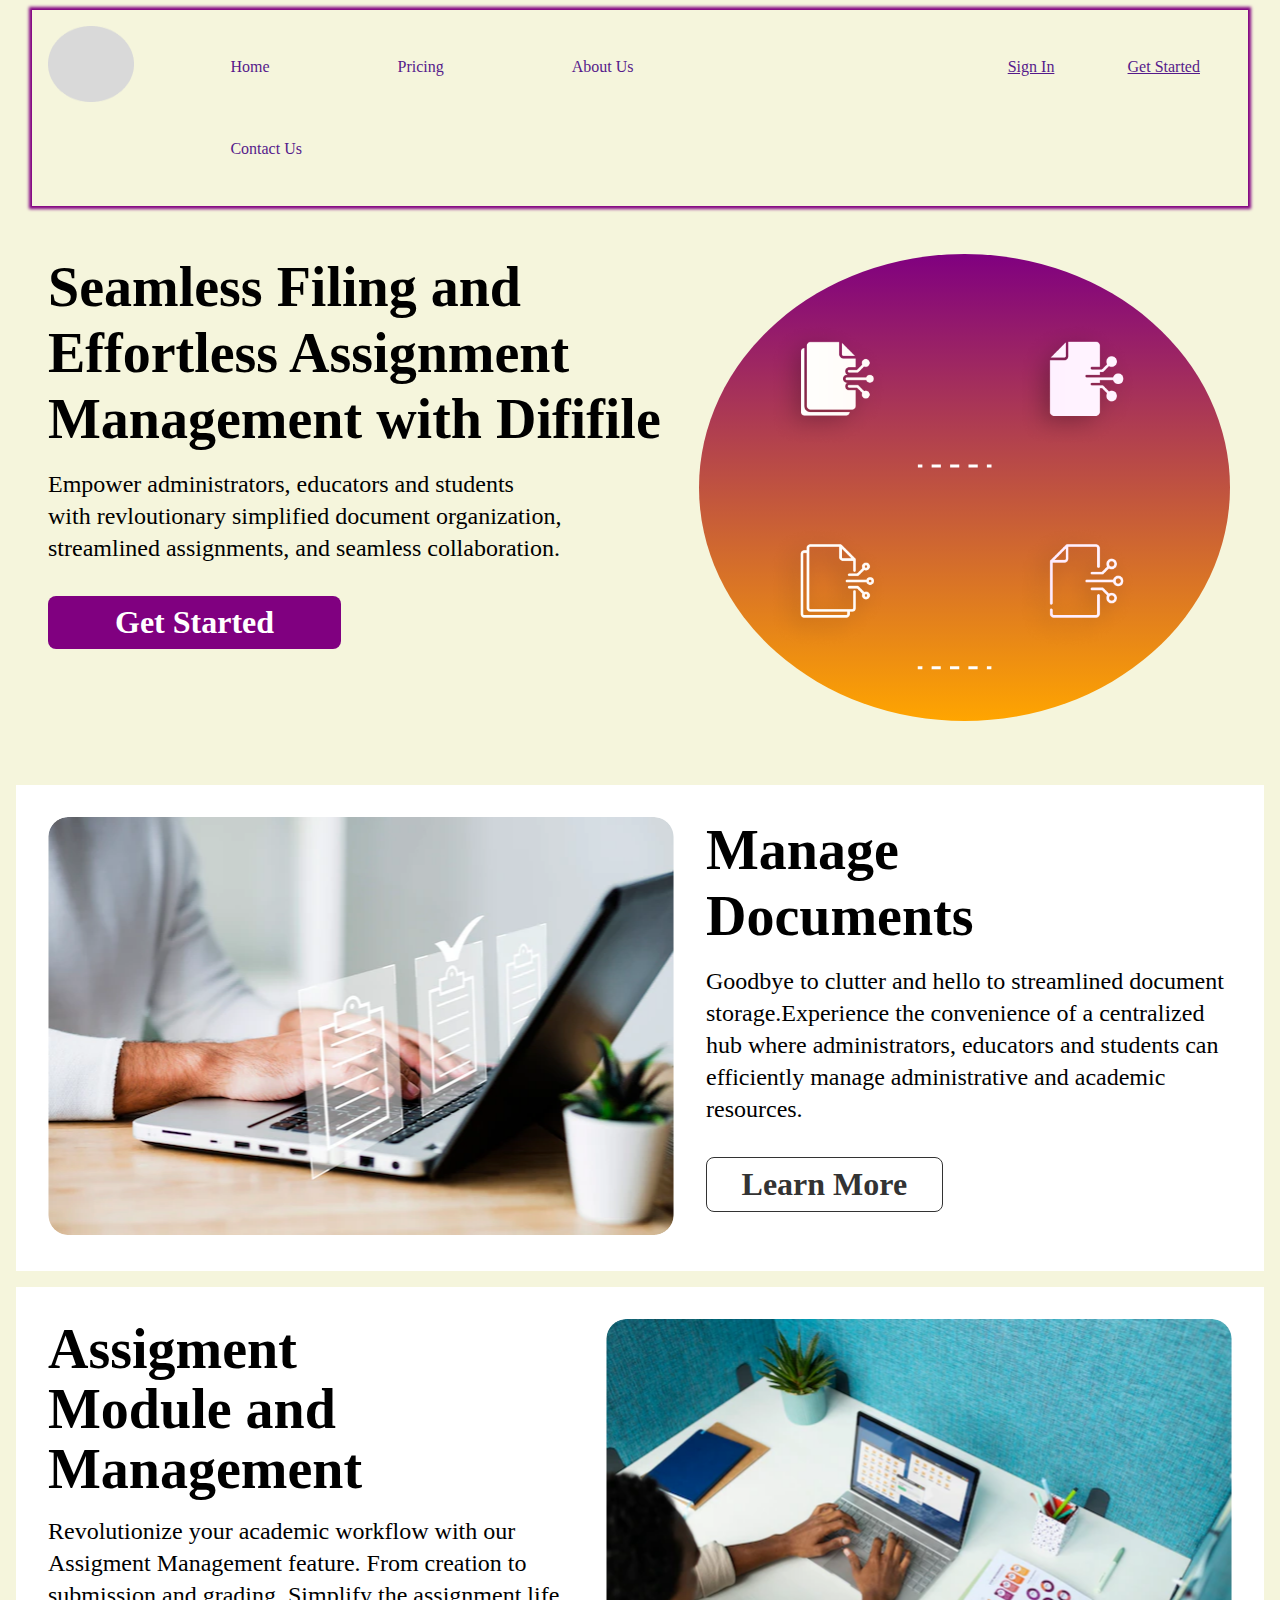
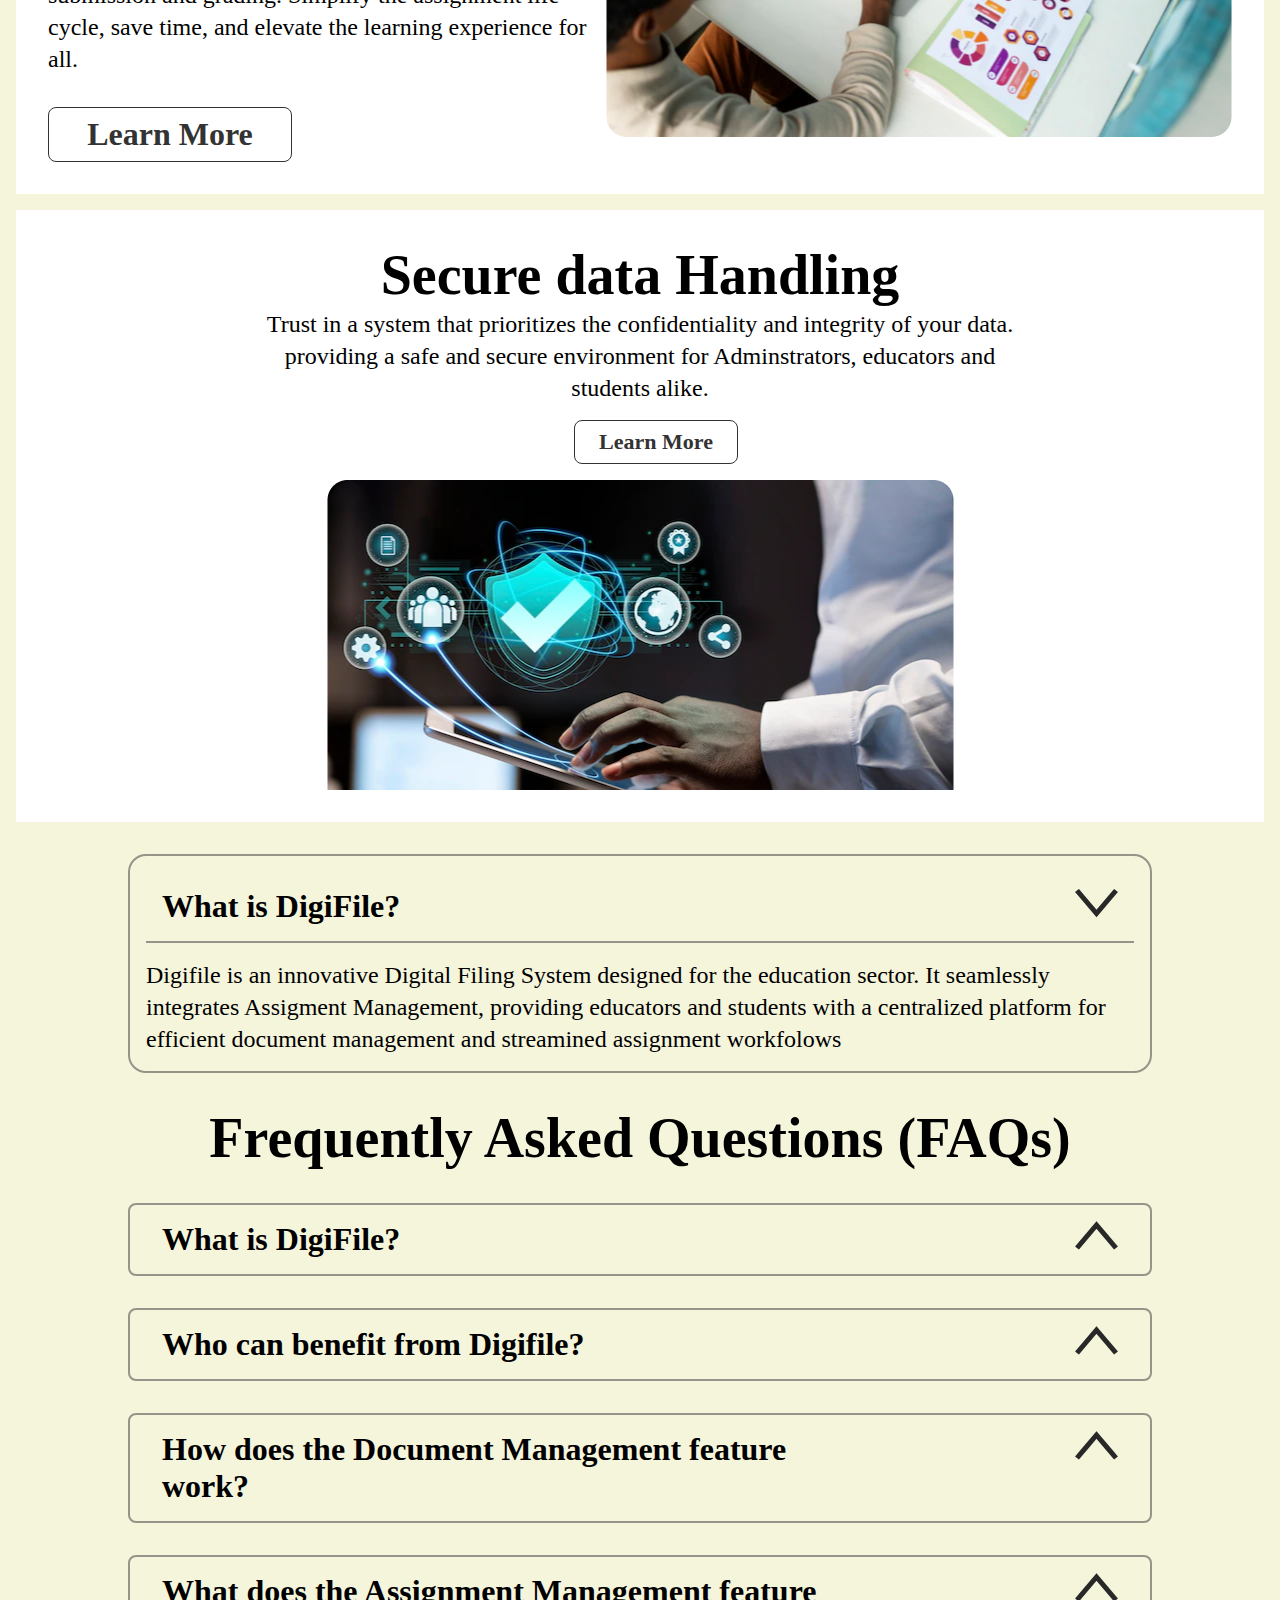
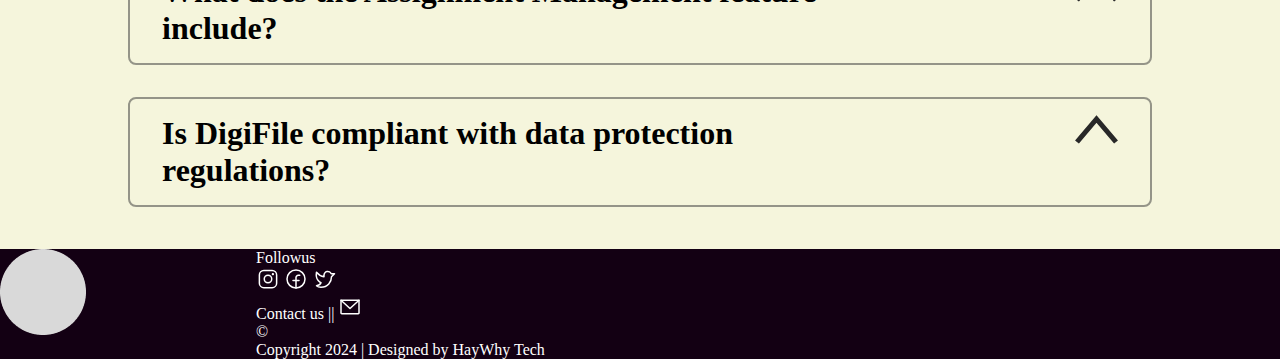
==== index.html @ bec1cda6 "Add files via upload" ====
<!DOCTYPE html>
<html lang="en">
<head>
    <meta charset="UTF-8">
    <meta name="viewport" content="width=device-width, initial-scale=1.0">
    <link rel="stylesheet" href="css/index.css">
    <title>DigiFile || Index</title>
</head>
<body>
    <div class="container">
        <div class="navbar">
            <div class="nav-logo">
                <img src="img/Ellipse.png" alt="">
            </div>
                <div class="page-list">
                    <ul>
                        <li><a href="">Home</a></li>
                        <li><a href="">Pricing</a></li>
                        <li><a href="">About Us</a></li>
                        <li><a href="">Contact Us</a></li>
                    </ul>
                </div>
            <div class="signing">
                <a href="">Sign In</a>
                    <a href="">Get Started</a>
                </ul>
            </div>
        </div>
        <div class="digifile">
            <div class="seamless-title">
                <h1>Seamless Filing and <br>
                    Effortless Assignment <br>
                    Management with Dififile
                </h1>
                <p>
                    Empower administrators, educators and students <br>
                    with revloutionary simplified document organization, <br>
                    streamlined assignments, and seamless collaboration.
                </p>
                <a href="sign-up.html"><button>Get Started</button></a>
            </div>
            <div class="seamless-icon">
                <div class="file-icon">
                    <img class="filecon" src="img/document_9719362.png" alt="">
                    <img src="img/Line 1.png" alt="">
                    <img class="filecon" src="img/file_9635921.png" alt="">
                    <img class="filecon" src="img/document_9719032.png" alt="">
                    <img src="img/Line 2.png" alt="">
                    <img class="filecon" src="img/file_9635936.png" alt="">
                </div>
            </div>
        </div>
        <div class="management">
            <div class="manage-illustration">
                <img src="img/standard-quality-control-concept-m_23-2150041854 1.png" alt="">
            </div>

            <div class="management-documents">
                <h1>
                    Manage <br>
                    Documents
                </h1>
                <p>
                    Goodbye to clutter and hello to streamlined
                    document storage.Experience the convenience
                    of a centralized hub where administrators,
                    educators and students can efficiently manage
                    administrative and academic resources.
                </p>
                <a href="sign-up.html"><button>Learn More</button></a>
            </div>
        </div>
        <div class="assignment-module">
            <div class="module-management">
                <h1>Assigment <br>
                    Module and <br>
                    Management
                </h1>
                <p>Revolutionize your academic workflow with our
                    Assigment Management feature. From creation
                    to submission and grading. Simplify the 
                    assignment life cycle, save time, and elevate
                    the learning experience for all.
                </p>
                <a href="sign-up.html"><button>Learn More</button></a>
            </div>
            <div class="module-illustration">
                <img src="img/high-angle-woman-working-laptop_23-2149908209 1.png" alt="">
            </div>
        </div>
        <div class="secure-data">
            <div class="data-handling">
                <h1>Secure data Handling</h1>
                <p>
                    Trust in a system that prioritizes the confidentiality and integrity of your data. </p>
                    <p>providing a safe and secure environment for Adminstrators, educators and </p>
                    <p>students alike.</p>
                    <a href="sign-up.html"><button>Learn More</button></a>
                <img src="img/standard-quality-control-collage-concept_23-2149595831 1.png" alt="">
            </div>
        </div>
        <div class="dgfile">
            <div class="what-digifile">
                <div>
                <h1>What is DigiFile?</h1>
            </div>
                <div>
                <svg width="43" height="30" viewBox="0 0 43 30" fill="none" xmlns="http://www.w3.org/2000/svg">
<path d="M2 2.5L21.5 25.5L41 2.5" stroke="#333333" stroke-width="5"/>
<path d="M2 2.5L21.5 25.5L41 2.5" stroke="black" stroke-opacity="0.2" stroke-width="5"/>
</svg>
</div>
            </div>
            <p>
                Digifile is an innovative Digital Filing System designed for the education sector. It seamlessly integrates
                Assigment Management, providing educators and students with a centralized platform for efficient document
                management and streamined assignment workfolows
            </p>
        </div>
        <div class="frequent-questions">
            <h1 class="faq-title">Frequently Asked Questions (FAQs)</h1>
            <div class="faq">
                <div class="faq-questions digifile-definition">
                    <div class="faq-tag">
                        <h1>What is DigiFile?</h1> 
                    </div>
                    <div class="faq-svg">
                        <svg width="43" height="29" viewBox="0 0 43 29" fill="none" xmlns="http://www.w3.org/2000/svg">
                            <path d="M41 27L21.5 4L2 27" stroke="#333333" stroke-width="5"/>
                            <path d="M41 27L21.5 4L2 27" stroke="black" stroke-opacity="0.2" stroke-width="5"/>
                        </svg>
                    </div>
                </div>
                <div class="faq-answer">
                    Lorem ipsum dolor, sit amet consectetur adipisicing elit. Maiores praesentium et quidem. Animi dolorem ea molestias voluptate, assumenda sit voluptates magni! Autem soluta, omnis suscipit qui perferendis beatae molestias vel.
                </div>
            </div>
            <div class="faq">
                <div class="faq-questions digifile-definition">
                    <div class="faq-tag">
                        <h1>Who can benefit from Digifile?</h1> 
                    </div>
                    <div class="faq-svg">
                        <svg width="43" height="29" viewBox="0 0 43 29" fill="none" xmlns="http://www.w3.org/2000/svg">
                            <path d="M41 27L21.5 4L2 27" stroke="#333333" stroke-width="5"/>
                            <path d="M41 27L21.5 4L2 27" stroke="black" stroke-opacity="0.2" stroke-width="5"/>
                        </svg>
                    </div>
                </div>
                <div class="faq-answer">
                    Lorem ipsum dolor, sit amet consectetur adipisicing elit. Maiores praesentium et quidem. Animi dolorem ea molestias voluptate, assumenda sit voluptates magni! Autem soluta, omnis suscipit qui perferendis beatae molestias vel.
                </div>
            </div>
            <div class="faq">
                <div class="faq-questions digifile-definition">
                    <div class="faq-tag">
                        <h1>How does the Document Management feature work?</h1> 
                    </div>
                    <div class="faq-svg">
                        <svg width="43" height="29" viewBox="0 0 43 29" fill="none" xmlns="http://www.w3.org/2000/svg">
                            <path d="M41 27L21.5 4L2 27" stroke="#333333" stroke-width="5"/>
                            <path d="M41 27L21.5 4L2 27" stroke="black" stroke-opacity="0.2" stroke-width="5"/>
                        </svg>
                    </div>
                </div>
                <div class="faq-answer">
                    Lorem ipsum dolor, sit amet consectetur adipisicing elit. Maiores praesentium et quidem. Animi dolorem ea molestias voluptate, assumenda sit voluptates magni! Autem soluta, omnis suscipit qui perferendis beatae molestias vel.
                </div>
            </div>
            <div class="faq">
                <div class="faq-questions digifile-definition">
                    <div class="faq-tag">
                        <h1>What does the Assignment Management feature include?</h1> 
                    </div>
                    <div class="faq-svg">
                        <svg width="43" height="29" viewBox="0 0 43 29" fill="none" xmlns="http://www.w3.org/2000/svg">
                            <path d="M41 27L21.5 4L2 27" stroke="#333333" stroke-width="5"/>
                            <path d="M41 27L21.5 4L2 27" stroke="black" stroke-opacity="0.2" stroke-width="5"/>
                        </svg>
                    </div>
                </div>
                <div class="faq-answer">
                    Lorem ipsum dolor, sit amet consectetur adipisicing elit. Maiores praesentium et quidem. Animi dolorem ea molestias voluptate, assumenda sit voluptates magni! Autem soluta, omnis suscipit qui perferendis beatae molestias vel.
                </div>
            </div>
            <div class="faq">
                <div class="faq-questions digifile-definition">
                    <div class="faq-tag">
                        <h1>Is DigiFile compliant with data protection regulations?</h1> 
                    </div>
                    <div class="faq-svg">
                        <svg width="43" height="29" viewBox="0 0 43 29" fill="none" xmlns="http://www.w3.org/2000/svg">
                            <path d="M41 27L21.5 4L2 27" stroke="#333333" stroke-width="5"/>
                            <path d="M41 27L21.5 4L2 27" stroke="black" stroke-opacity="0.2" stroke-width="5"/>
                        </svg>
                    </div>
                </div>
                <div class="faq-answer">
                    Lorem ipsum dolor, sit amet consectetur adipisicing elit. Maiores praesentium et quidem. Animi dolorem ea molestias voluptate, assumenda sit voluptates magni! Autem soluta, omnis suscipit qui perferendis beatae molestias vel.
                </div>
            </div>
            
        </div>

    </div>
    <footer>
        <div class="dg-footer">
            <div class="digifile-footer-logo">
                <img src="img/Ellipse.png" alt="">
            </div>
            <div class="dgsocial-media">
                <div class="media-follower">
                    <p>Followus </p>
                    <svg width="24" height="24" viewBox="0 0 24 24" fill="none" xmlns="http://www.w3.org/2000/svg">
                        <path d="M12 15.75C14.0711 15.75 15.75 14.0711 15.75 12C15.75 9.92893 14.0711 8.25 12 8.25C9.92893 8.25 8.25 9.92893 8.25 12C8.25 14.0711 9.92893 15.75 12 15.75Z" stroke="white" stroke-width="1.5" stroke-miterlimit="10"/>
                        <path d="M16.125 3.375H7.875C5.38972 3.375 3.375 5.38972 3.375 7.875V16.125C3.375 18.6103 5.38972 20.625 7.875 20.625H16.125C18.6103 20.625 20.625 18.6103 20.625 16.125V7.875C20.625 5.38972 18.6103 3.375 16.125 3.375Z" stroke="white" stroke-width="1.5" stroke-linecap="round" stroke-linejoin="round"/>
                        <path d="M16.875 8.25C17.4963 8.25 18 7.74632 18 7.125C18 6.50368 17.4963 6 16.875 6C16.2537 6 15.75 6.50368 15.75 7.125C15.75 7.74632 16.2537 8.25 16.875 8.25Z" fill="white"/>
                        </svg>
                        
                        <svg width="24" height="24" viewBox="0 0 24 24" fill="none" xmlns="http://www.w3.org/2000/svg">
                            <path d="M12 21C16.9706 21 21 16.9706 21 12C21 7.02944 16.9706 3 12 3C7.02944 3 3 7.02944 3 12C3 16.9706 7.02944 21 12 21Z" stroke="white" stroke-width="1.5" stroke-linecap="round" stroke-linejoin="round"/>
                            <path d="M15.75 8.25H14.25C13.6533 8.25 13.081 8.48705 12.659 8.90901C12.2371 9.33097 12 9.90326 12 10.5V21" stroke="white" stroke-width="1.5" stroke-linecap="round" stroke-linejoin="round"/>
                            <path d="M9 13.5H15" stroke="white" stroke-width="1.5" stroke-linecap="round" stroke-linejoin="round"/>
                            </svg>
                            
                        <svg width="24" height="24" viewBox="0 0 24 24" fill="none" xmlns="http://www.w3.org/2000/svg">
                            <path d="M4.50002 18.75C4.50002 18.75 8.25002 18 9.00002 15.75C9.00002 15.75 3.00002 13.5 4.50002 5.25C4.50002 5.25 7.50002 9 12 9.75V8.25027C12.0001 7.38867 12.2968 6.55337 12.8403 5.8848C13.3838 5.21624 14.1409 4.75517 14.9843 4.57913C15.8277 4.40309 16.7061 4.5228 17.4716 4.91814C18.2371 5.31348 18.8432 5.96034 19.188 6.74997L22.5 6.75L19.5 9.75C19.5 15 15.75 20.25 9.00002 20.25C6.00002 20.25 4.50002 18.75 4.50002 18.75Z" stroke="white" stroke-width="1.5" stroke-linecap="round" stroke-linejoin="round"/>
                            </svg>
                                
                </div>
                <div class="contact-us">
                    <p>Contact us || <svg width="24" height="24" viewBox="0 0 24 24" fill="none" xmlns="http://www.w3.org/2000/svg">
                        <path d="M3 5.25H21V18C21 18.1989 20.921 18.3897 20.7803 18.5303C20.6397 18.671 20.4489 18.75 20.25 18.75H3.75C3.55109 18.75 3.36032 18.671 3.21967 18.5303C3.07902 18.3897 3 18.1989 3 18V5.25Z" stroke="white" stroke-width="1.5" stroke-linecap="round" stroke-linejoin="round"/>
                        <path d="M21 5.25L12 13.5L3 5.25" stroke="white" stroke-width="1.5" stroke-linecap="round" stroke-linejoin="round"/>
                        </svg>
                        </p>
                </div>
                <div class="copyright">
                    &copy; <p>Copyright 2024 | Designed by <a href="github.com/wasiusamad123"></a>HayWhy Tech</a></p>
                </div>
            </div>
            
        </div>
    </footer>
</body>
</html>
---- css/index.css ----
* {
  box-shadow: border-box;
  padding: 0;
  margin: 0;
}

body {
  padding: 0;
  margin: 0;
}
body .container {
  padding: 10px 0;
  background: rgb(245, 245, 220);
}
body .container .navbar {
  display: grid;
  grid-template-columns: 10% 60% 30%;
  padding: 1rem;
  box-shadow: 0px 0px 3px 3px rgb(128, 0, 128);
  margin: 0 2rem;
}
body .container .navbar .nav-logo img {
  width: 86px;
  height: 76px;
  top: 30px;
  left: 70px;
}
body .container .navbar .page-list ul {
  list-style-type: none;
  text-align: center;
  display: flex;
  flex-flow: row wrap;
  font-family: "Work Sans";
}
body .container .navbar .page-list ul li {
  padding: 2rem 4rem;
  text-align: center;
}
body .container .navbar .page-list ul li a {
  display: block;
  text-decoration: none;
  text-align: center;
}
body .container .navbar .signing {
  display: grid;
  grid-template-columns: 1fr 1fr;
  padding: 2rem;
  text-align: right;
}
body .container .navbar .signing ul {
  padding: 0 1rem;
  list-style-type: none;
  text-decoration: none;
}
body .container .digifile {
  display: grid;
  grid-template-columns: 55% 45%;
  padding: 3rem;
}
body .container .digifile .seamless-title h1 {
  font-family: "Work Sans";
  font-size: 56px;
  font-weight: 700;
  line-height: 66px;
  letter-spacing: 0em;
  text-align: left;
}
body .container .digifile .seamless-title p {
  font-family: "Work Sans";
  font-size: 24px;
  font-weight: 400;
  line-height: 2rem;
  letter-spacing: 0em;
  text-align: left;
  padding: 1rem 0 2rem 0;
}
body .container .digifile .seamless-title a {
  text-decoration: none;
  cursor: pointer;
  font-family: "Work Sans";
}
body .container .digifile .seamless-title a button {
  font-family: "Work Sans";
  background-color: rgb(128, 0, 128);
  font-size: 32px;
  font-weight: 700;
  letter-spacing: 0em;
  padding: 0.5rem;
  width: 45%;
  border: rgb(128, 0, 128);
  color: white;
  cursor: pointer;
  border-radius: 8px;
}
body .container .digifile .seamless-icon {
  background: linear-gradient(180deg, #800080 0%, #FFA500 100%);
  border-radius: 50%;
  width: 467px;
  height: 467px;
  padding: 0 2rem;
}
body .container .digifile .seamless-icon .file-icon {
  padding: 1rem;
}
body .container .digifile .seamless-icon .file-icon .filecon {
  padding: 1rem;
  height: 134px;
  width: 134px;
  margin-top: 2rem;
}
body .container .management {
  display: flex;
  flex-direction: row wrap;
  padding: 2rem;
  margin: 1rem;
  background: rgb(255, 255, 255);
}
body .container .management .manage-illustration {
  padding: 0 1rem 0 0;
}
body .container .management .manage-illustration img {
  width: 626px;
  height: 418px;
  top: 94px;
  left: 77px;
  border-radius: 20px;
}
body .container .management .management-documents {
  padding: 0 0 0 1rem;
}
body .container .management .management-documents h1 {
  font-family: "Work Sans";
  font-size: 56px;
  font-weight: 700;
  line-height: 66px;
  letter-spacing: 0em;
  text-align: left;
}
body .container .management .management-documents p {
  font-family: "Work Sans";
  font-size: 24px;
  font-weight: 400;
  line-height: 2rem;
  letter-spacing: 0em;
  text-align: left;
  padding: 1rem 0 2rem 0;
}
body .container .management .management-documents a {
  text-decoration: none;
  cursor: pointer;
  font-family: "Work Sans";
}
body .container .management .management-documents a button {
  font-family: "Work Sans";
  background-color: rgb(255, 255, 255);
  font-size: 32px;
  font-weight: 700;
  letter-spacing: 0em;
  padding: 0.5rem;
  width: 45%;
  border: rgb(128, 0, 128);
  color: rgb(51, 51, 51);
  cursor: pointer;
  border-radius: 8px;
  border: 1px solid rgb(51, 51, 51);
}
body .container .assignment-module {
  display: flex;
  flex-direction: row wrap;
  padding: 2rem;
  margin: 1rem;
  background: rgb(255, 255, 255);
}
body .container .assignment-module .module-management h1 {
  font-family: "Work Sans";
  font-size: 56px;
  font-weight: 700;
  line-height: 60px;
  letter-spacing: 0em;
  text-align: left;
}
body .container .assignment-module .module-management p {
  font-family: "Work Sans";
  font-size: 24px;
  font-weight: 400;
  line-height: 2rem;
  letter-spacing: 0em;
  text-align: left;
  padding: 1rem 0 2rem 0;
}
body .container .assignment-module .module-management a {
  text-decoration: none;
  cursor: pointer;
  font-family: "Work Sans";
}
body .container .assignment-module .module-management a button {
  font-family: "Work Sans";
  background-color: rgb(255, 255, 255);
  font-size: 32px;
  font-weight: 700;
  letter-spacing: 0em;
  padding: 0.5rem;
  width: 45%;
  border: rgb(128, 0, 128);
  color: rgb(51, 51, 51);
  cursor: pointer;
  border-radius: 8px;
  border: 1px solid rgb(51, 51, 51);
}
body .container .assignment-module .module-illustration {
  padding: 0 0 0 1rem;
}
body .container .assignment-module .module-illustration img {
  width: 626px;
  height: 418px;
  top: 94px;
  left: 77px;
  border-radius: 20px;
}
body .container .secure-data {
  padding: 2rem;
  margin: 1rem 1rem 0 1rem;
  background: rgb(255, 255, 255);
}
body .container .secure-data .data-handling {
  display: grid;
  justify-items: center;
  text-align: center;
}
body .container .secure-data .data-handling h1 {
  font-family: "Work Sans";
  font-size: 56px;
  font-weight: 700;
  line-height: 66px;
  letter-spacing: 0em;
}
body .container .secure-data .data-handling p {
  font-family: "Work Sans";
  font-size: 24px;
  font-weight: 400;
  line-height: 2rem;
  letter-spacing: 0em;
  text-align: center;
}
body .container .secure-data .data-handling a {
  text-decoration: none;
  cursor: pointer;
  font-family: "Work Sans";
}
body .container .secure-data .data-handling a button {
  font-family: "Work Sans";
  background-color: rgb(255, 255, 255);
  font-size: 22px;
  font-weight: 700;
  letter-spacing: 0em;
  padding: 0.5rem;
  margin: 1rem;
  width: 100%;
  border: rgb(128, 0, 128);
  color: rgb(51, 51, 51);
  cursor: pointer;
  border-radius: 8px;
  border: 1px solid rgb(51, 51, 51);
}
body .container .secure-data .data-handling img {
  text-align: center;
}
body .container .dgfile {
  border: 2px solid rgba(51, 51, 51, 0.5);
  display: grid;
  grid-template-columns: 1fr;
  border-radius: 18px;
  margin: 2rem 8rem;
  padding: 1rem;
}
body .container .dgfile .what-digifile {
  display: grid;
  grid-template-columns: 1fr 1fr;
  border-bottom: 2px solid rgba(51, 51, 51, 0.5);
  padding: 1rem;
  margin: 0;
}
body .container .dgfile .what-digifile h1 {
  justify-content: left;
  text-align: left;
}
body .container .dgfile .what-digifile svg {
  text-align: right;
  float: right;
  align-content: right;
}
body .container .dgfile p {
  font-family: "Work Sans";
  font-size: 24px;
  font-weight: 400;
  line-height: 2rem;
  letter-spacing: 0em;
  text-align: left;
  padding: 1rem 0 0 0;
  text-align: justified;
}
body .container .frequent-questions .faq-title {
  font-size: 56px;
  font-weight: 700;
  line-height: 66px;
  letter-spacing: 0em;
  text-align: center;
  font-family: "Work Sans";
}
body .container .frequent-questions .faq {
  border: 2px solid rgba(51, 51, 51, 0.5);
  border-radius: 8px;
  margin: 2rem 8rem;
  padding: 0;
}
body .container .frequent-questions .faq .faq-questions {
  display: grid;
  grid-template-columns: 70% 30%;
  padding: 1rem 2rem;
  margin: 0;
}
body .container .frequent-questions .faq .faq-questions h1 {
  justify-content: left;
  text-align: left;
}
body .container .frequent-questions .faq .faq-questions svg {
  text-align: right;
  float: right;
  align-content: right;
}
body .container .frequent-questions .faq .faq-answer {
  display: none;
}
body footer {
  background: rgb(19, 0, 19);
  color: rgb(255, 255, 255);
}
body footer .dg-footer {
  display: grid;
  grid-template-columns: 20% 80%;
}/*# sourceMappingURL=index.css.map */
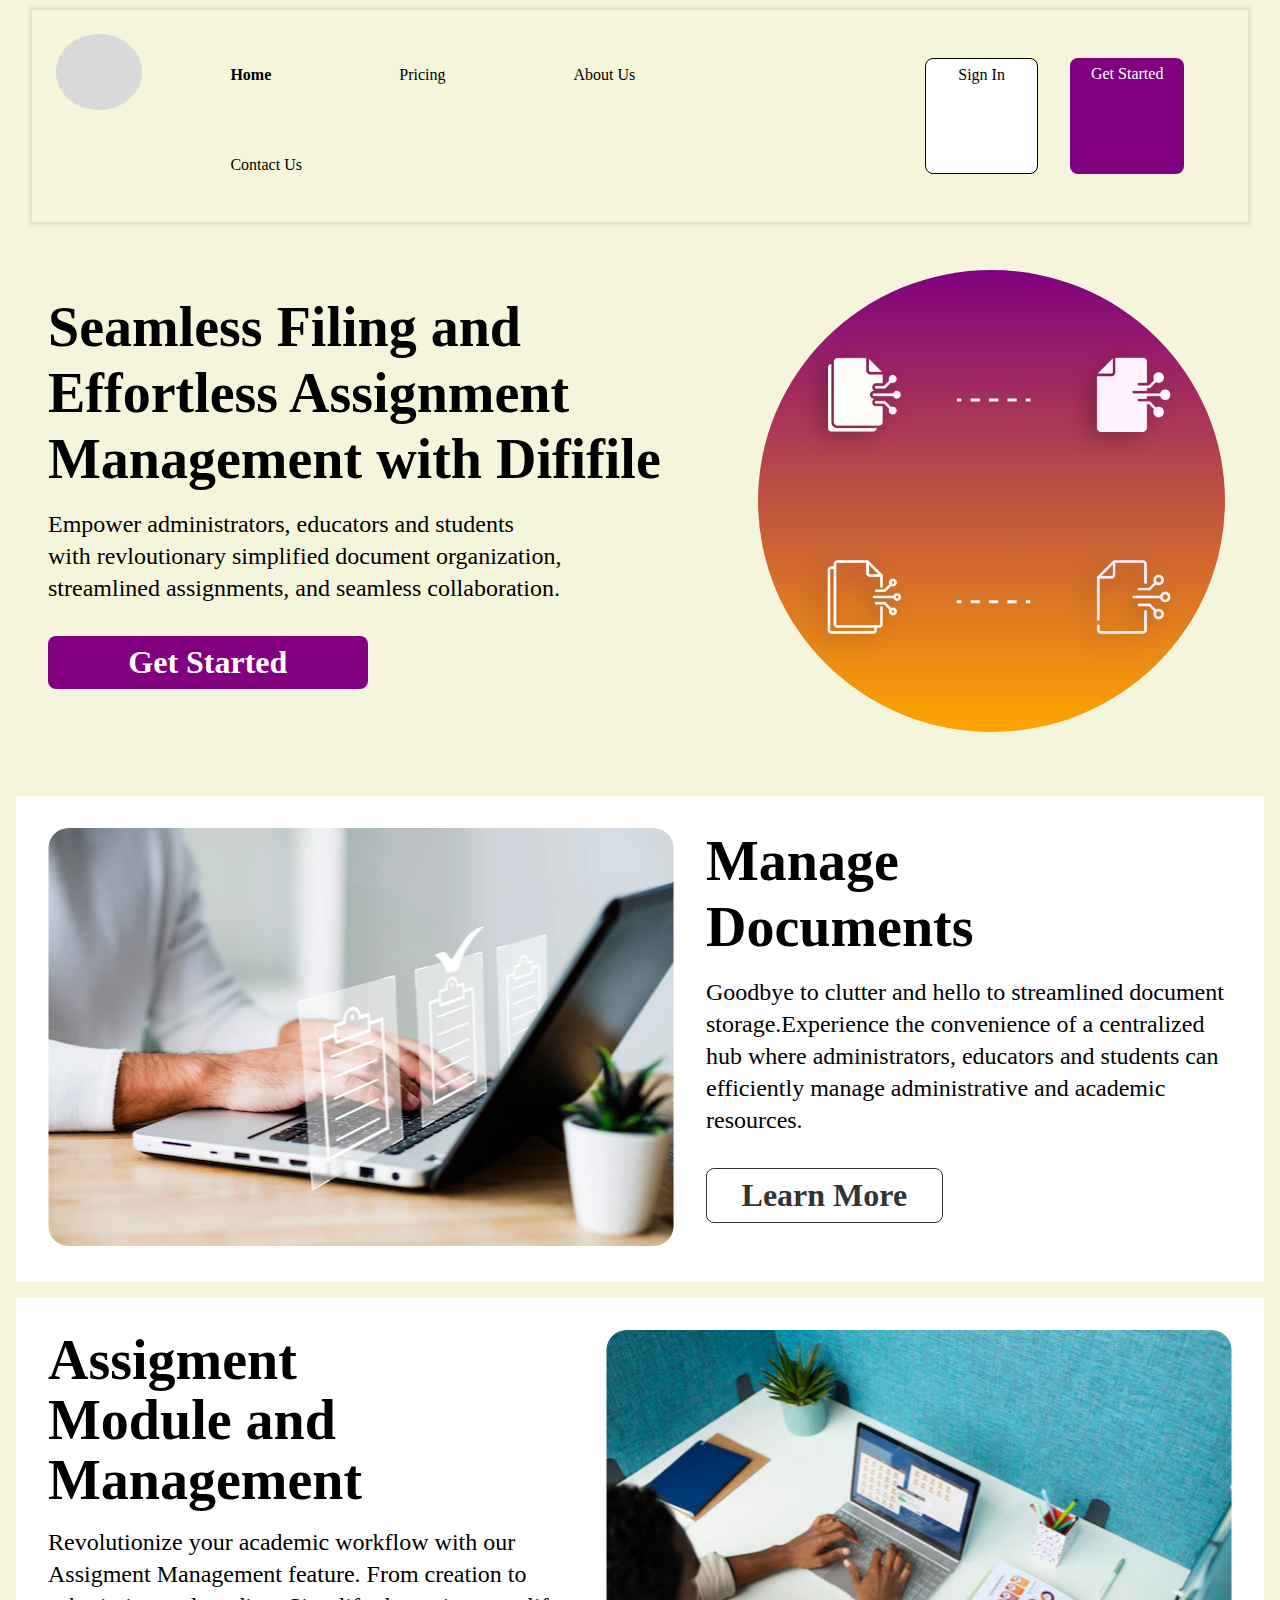
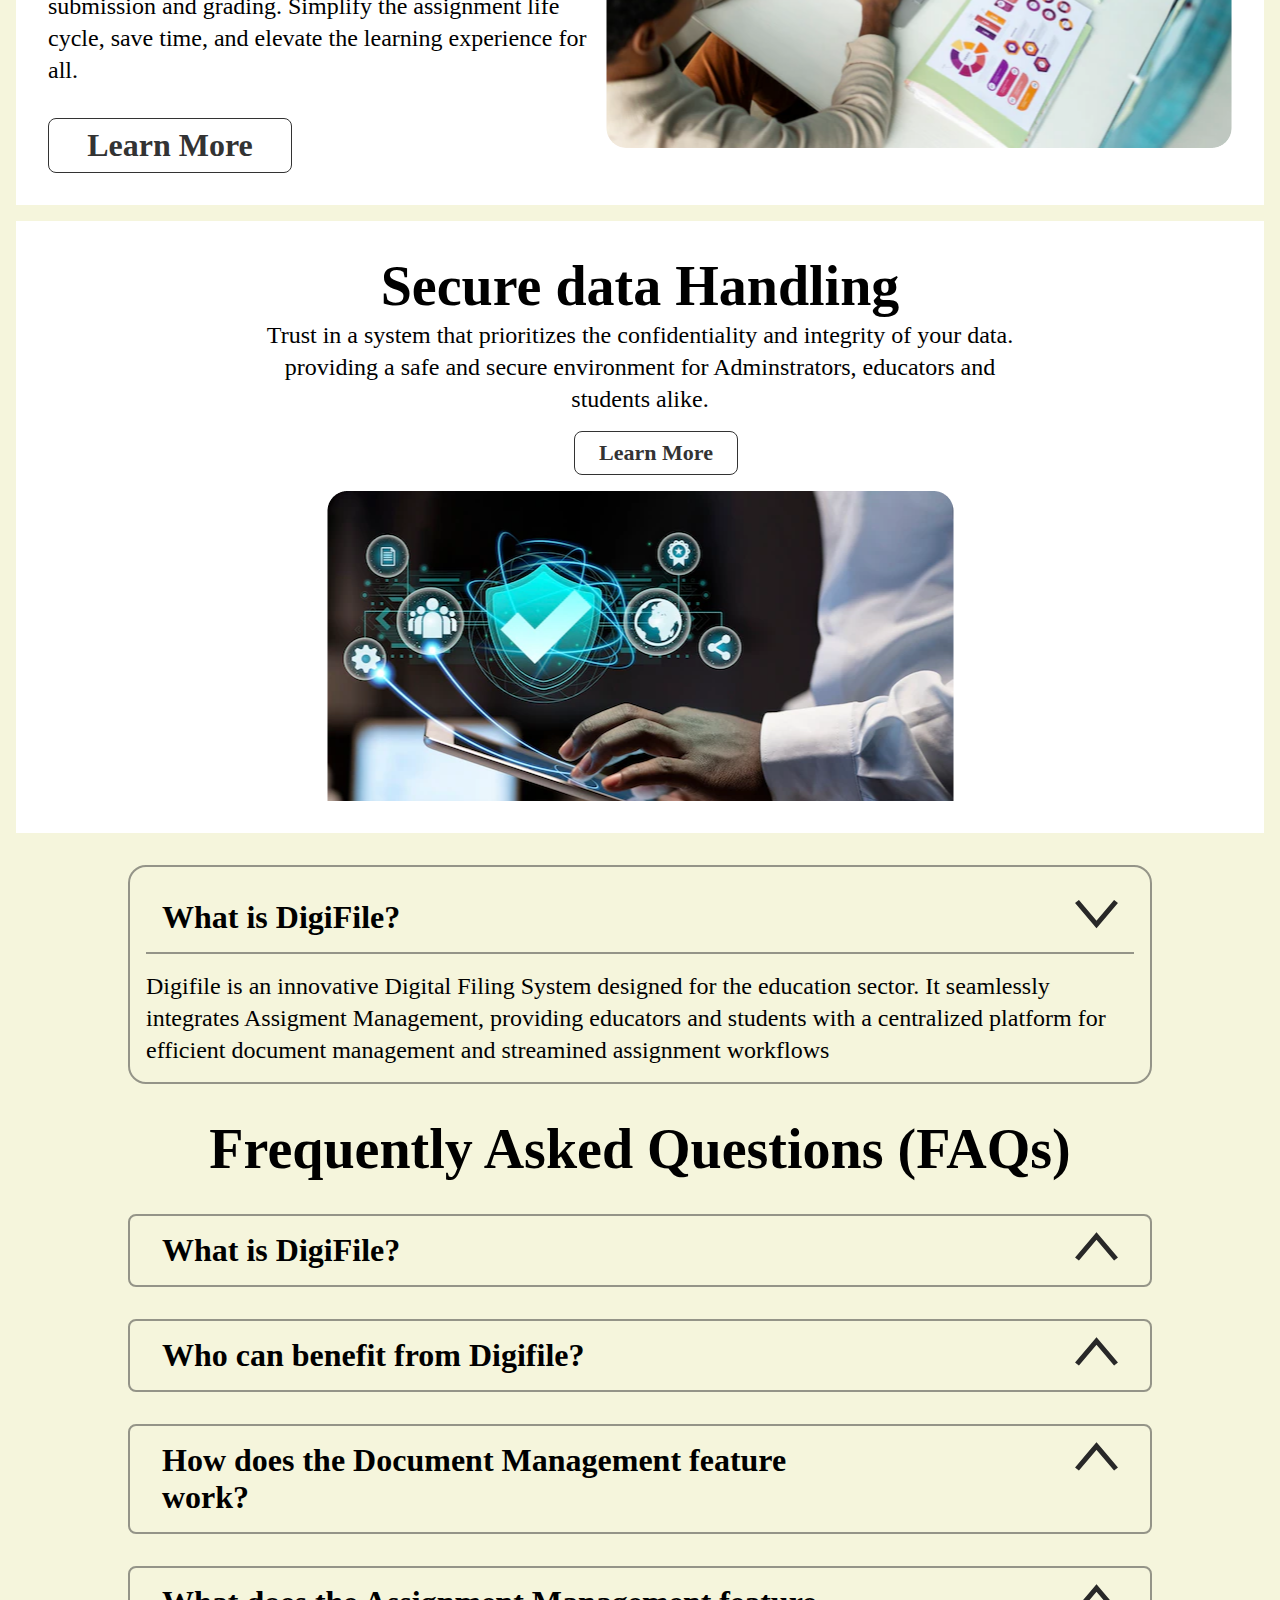
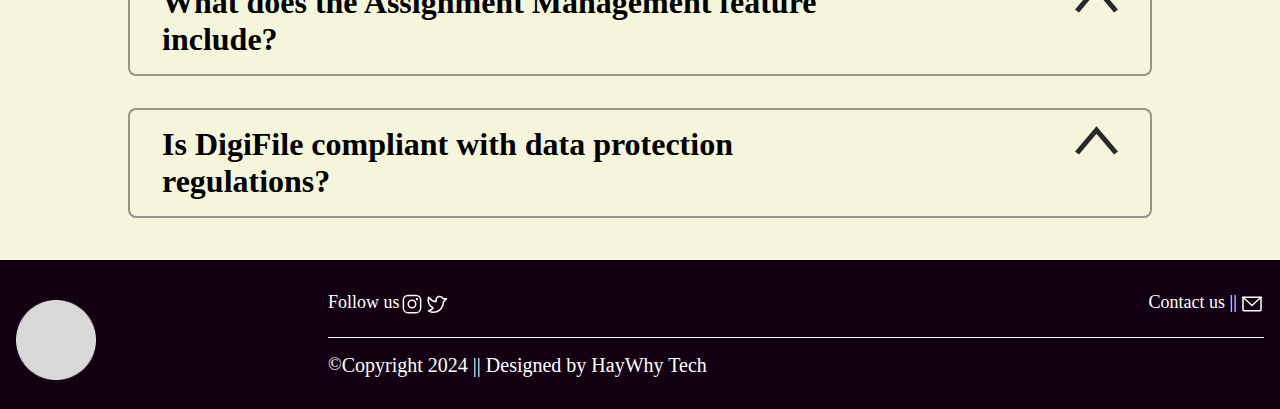
==== commit f0810e3d: "Add files via upload" ====
--- a/index.html
+++ b/index.html
@@ -14,15 +14,15 @@
             </div>
                 <div class="page-list">
                     <ul>
-                        <li><a href="">Home</a></li>
+                        <li><a class="home" href="">Home</a></li>
                         <li><a href="">Pricing</a></li>
                         <li><a href="">About Us</a></li>
                         <li><a href="">Contact Us</a></li>
                     </ul>
                 </div>
             <div class="signing">
-                <a href="">Sign In</a>
-                    <a href="">Get Started</a>
+                <a class="sign-in" href="">Sign In</a>
+                    <a class="sign-up" href="">Get Started</a>
                 </ul>
             </div>
         </div>
@@ -41,12 +41,12 @@
             </div>
             <div class="seamless-icon">
                 <div class="file-icon">
-                    <img class="filecon" src="img/document_9719362.png" alt="">
-                    <img src="img/Line 1.png" alt="">
-                    <img class="filecon" src="img/file_9635921.png" alt="">
-                    <img class="filecon" src="img/document_9719032.png" alt="">
-                    <img src="img/Line 2.png" alt="">
-                    <img class="filecon" src="img/file_9635936.png" alt="">
+                    <div><img class="filecon" src="img/document_9719362.png" alt=""></div>
+                    <div><img class="hr-line" src="img/Line 1.png" alt=""></div>
+                    <div><img class="filecon" src="img/file_9635921.png" alt=""></div>
+                    <div><img class="filecon" src="img/document_9719032.png" alt=""></div>
+                    <div><img class="hr-line" src="img/Line 2.png" alt=""></div>
+                    <div><img class="filecon" src="img/file_9635936.png" alt=""></div>
                 </div>
             </div>
         </div>
@@ -114,94 +114,92 @@
             <p>
                 Digifile is an innovative Digital Filing System designed for the education sector. It seamlessly integrates
                 Assigment Management, providing educators and students with a centralized platform for efficient document
-                management and streamined assignment workfolows
+                management and streamined assignment workflows
             </p>
         </div>
         <div class="frequent-questions">
             <h1 class="faq-title">Frequently Asked Questions (FAQs)</h1>
             <div class="faq">
                 <div class="faq-questions digifile-definition">
-                    <div class="faq-tag">
+                    <div class="faq-tag" onclick="toggleAnswer(1)">
                         <h1>What is DigiFile?</h1> 
                     </div>
-                    <div class="faq-svg">
-                        <svg width="43" height="29" viewBox="0 0 43 29" fill="none" xmlns="http://www.w3.org/2000/svg">
-                            <path d="M41 27L21.5 4L2 27" stroke="#333333" stroke-width="5"/>
-                            <path d="M41 27L21.5 4L2 27" stroke="black" stroke-opacity="0.2" stroke-width="5"/>
-                        </svg>
-                    </div>
-                </div>
-                <div class="faq-answer">
-                    Lorem ipsum dolor, sit amet consectetur adipisicing elit. Maiores praesentium et quidem. Animi dolorem ea molestias voluptate, assumenda sit voluptates magni! Autem soluta, omnis suscipit qui perferendis beatae molestias vel.
-                </div>
-            </div>
-            <div class="faq">
-                <div class="faq-questions digifile-definition">
-                    <div class="faq-tag">
+                    <div class="faq-svg" onclick="toggleAnswer(1)">
+                        <svg width="43" height="29" viewBox="0 0 43 29" fill="none" xmlns="http://www.w3.org/2000/svg">
+                            <path d="M41 27L21.5 4L2 27" stroke="#333333" stroke-width="5"/>
+                            <path d="M41 27L21.5 4L2 27" stroke="black" stroke-opacity="0.2" stroke-width="5"/>
+                        </svg>
+                    </div>
+                </div>
+                <div class="faq-answer" id="answer1">
+                    Lorem ipsum dolor, sit amet consectetur adipisicing elit. Maiores praesentium et quidem. Animi dolorem ea molestias voluptate, assumenda sit voluptates magni! Autem soluta, omnis suscipit qui perferendis beatae molestias vel.
+                </div>
+            </div>
+            <div class="faq">
+                <div class="faq-questions digifile-definition">
+                    <div class="faq-tag" onclick="toggleAnswer(2)">
                         <h1>Who can benefit from Digifile?</h1> 
                     </div>
-                    <div class="faq-svg">
-                        <svg width="43" height="29" viewBox="0 0 43 29" fill="none" xmlns="http://www.w3.org/2000/svg">
-                            <path d="M41 27L21.5 4L2 27" stroke="#333333" stroke-width="5"/>
-                            <path d="M41 27L21.5 4L2 27" stroke="black" stroke-opacity="0.2" stroke-width="5"/>
-                        </svg>
-                    </div>
-                </div>
-                <div class="faq-answer">
-                    Lorem ipsum dolor, sit amet consectetur adipisicing elit. Maiores praesentium et quidem. Animi dolorem ea molestias voluptate, assumenda sit voluptates magni! Autem soluta, omnis suscipit qui perferendis beatae molestias vel.
-                </div>
-            </div>
-            <div class="faq">
-                <div class="faq-questions digifile-definition">
-                    <div class="faq-tag">
+                    <div class="faq-svg" onclick="toggleAnswer(2)">
+                        <svg width="43" height="29" viewBox="0 0 43 29" fill="none" xmlns="http://www.w3.org/2000/svg">
+                            <path d="M41 27L21.5 4L2 27" stroke="#333333" stroke-width="5"/>
+                            <path d="M41 27L21.5 4L2 27" stroke="black" stroke-opacity="0.2" stroke-width="5"/>
+                        </svg>
+                    </div>
+                </div>
+                <div class="faq-answer" id="answer2">
+                    Lorem ipsum dolor, sit amet consectetur adipisicing elit. Maiores praesentium et quidem. Animi dolorem ea molestias voluptate, assumenda sit voluptates magni! Autem soluta, omnis suscipit qui perferendis beatae molestias vel.
+                </div>
+            </div>
+            <div class="faq">
+                <div class="faq-questions digifile-definition">
+                    <div class="faq-tag" onclick="toggleAnswer(3)">
                         <h1>How does the Document Management feature work?</h1> 
                     </div>
-                    <div class="faq-svg">
-                        <svg width="43" height="29" viewBox="0 0 43 29" fill="none" xmlns="http://www.w3.org/2000/svg">
-                            <path d="M41 27L21.5 4L2 27" stroke="#333333" stroke-width="5"/>
-                            <path d="M41 27L21.5 4L2 27" stroke="black" stroke-opacity="0.2" stroke-width="5"/>
-                        </svg>
-                    </div>
-                </div>
-                <div class="faq-answer">
-                    Lorem ipsum dolor, sit amet consectetur adipisicing elit. Maiores praesentium et quidem. Animi dolorem ea molestias voluptate, assumenda sit voluptates magni! Autem soluta, omnis suscipit qui perferendis beatae molestias vel.
-                </div>
-            </div>
-            <div class="faq">
-                <div class="faq-questions digifile-definition">
-                    <div class="faq-tag">
-                        <h1>What does the Assignment Management feature include?</h1> 
-                    </div>
-                    <div class="faq-svg">
-                        <svg width="43" height="29" viewBox="0 0 43 29" fill="none" xmlns="http://www.w3.org/2000/svg">
-                            <path d="M41 27L21.5 4L2 27" stroke="#333333" stroke-width="5"/>
-                            <path d="M41 27L21.5 4L2 27" stroke="black" stroke-opacity="0.2" stroke-width="5"/>
-                        </svg>
-                    </div>
-                </div>
-                <div class="faq-answer">
-                    Lorem ipsum dolor, sit amet consectetur adipisicing elit. Maiores praesentium et quidem. Animi dolorem ea molestias voluptate, assumenda sit voluptates magni! Autem soluta, omnis suscipit qui perferendis beatae molestias vel.
-                </div>
-            </div>
-            <div class="faq">
-                <div class="faq-questions digifile-definition">
-                    <div class="faq-tag">
+                    <div class="faq-svg" onclick="toggleAnswer(3)">
+                        <svg width="43" height="29" viewBox="0 0 43 29" fill="none" xmlns="http://www.w3.org/2000/svg">
+                            <path d="M41 27L21.5 4L2 27" stroke="#333333" stroke-width="5"/>
+                            <path d="M41 27L21.5 4L2 27" stroke="black" stroke-opacity="0.2" stroke-width="5"/>
+                        </svg>
+                    </div>
+                </div>
+                <div class="faq-answer" id="answer3">
+                    Lorem ipsum dolor, sit amet consectetur adipisicing elit. Maiores praesentium et quidem. Animi dolorem ea molestias voluptate, assumenda sit voluptates magni! Autem soluta, omnis suscipit qui perferendis beatae molestias vel.
+                </div>
+            </div>
+                        <div class="faq">
+                            <div class="faq-questions digifile-definition">
+                                <div class="faq-tag" onclick="toggleAnswer(4)">
+                                    <h1>What does the Assignment Management feature include?</h1>
+                                </div>
+                                <div class="faq-svg" onclick="toggleAnswer(4)">
+                                    <svg width="43" height="29" viewBox="0 0 43 29" fill="none" xmlns="http://www.w3.org/2000/svg">
+                                        <path d="M41 27L21.5 4L2 27" stroke="#333333" stroke-width="5"/>
+                                        <path d="M41 27L21.5 4L2 27" stroke="black" stroke-opacity="0.2" stroke-width="5"/>
+                                    </svg>
+                                </div>
+                            </div>
+                            <div class="faq-answer" id="answer4">
+                                Lorem ipsum dolor, sit amet consectetur adipisicing elit. Maiores praesentium et quidem. Animi dolorem ea molestias voluptate, assumenda sit voluptates magni! Autem soluta, omnis suscipit qui perferendis beatae molestias vel.
+                            </div>
+                        </div>
+            <div class="faq">
+                <div class="faq-questions digifile-definition">
+                    <div class="faq-tag" onclick="toggleAnswer(5)">
                         <h1>Is DigiFile compliant with data protection regulations?</h1> 
                     </div>
-                    <div class="faq-svg">
-                        <svg width="43" height="29" viewBox="0 0 43 29" fill="none" xmlns="http://www.w3.org/2000/svg">
-                            <path d="M41 27L21.5 4L2 27" stroke="#333333" stroke-width="5"/>
-                            <path d="M41 27L21.5 4L2 27" stroke="black" stroke-opacity="0.2" stroke-width="5"/>
-                        </svg>
-                    </div>
-                </div>
-                <div class="faq-answer">
-                    Lorem ipsum dolor, sit amet consectetur adipisicing elit. Maiores praesentium et quidem. Animi dolorem ea molestias voluptate, assumenda sit voluptates magni! Autem soluta, omnis suscipit qui perferendis beatae molestias vel.
-                </div>
-            </div>
-            
-        </div>
-
+                    <div class="faq-svg" onclick="toggleAnswer(5)">
+                        <svg width="43" height="29" viewBox="0 0 43 29" fill="none" xmlns="http://www.w3.org/2000/svg">
+                            <path d="M41 27L21.5 4L2 27" stroke="#333333" stroke-width="5"/>
+                            <path d="M41 27L21.5 4L2 27" stroke="black" stroke-opacity="0.2" stroke-width="5"/>
+                        </svg>
+                    </div>
+                </div>
+                <div class="faq-answer" id="answer5">
+                    Lorem ipsum dolor, sit amet consectetur adipisicing elit. Maiores praesentium et quidem. Animi dolorem ea molestias voluptate, assumenda sit voluptates magni! Autem soluta, omnis suscipit qui perferendis beatae molestias vel.
+                </div>
+            </div>
+        </div>
     </div>
     <footer>
         <div class="dg-footer">
@@ -209,38 +207,44 @@
                 <img src="img/Ellipse.png" alt="">
             </div>
             <div class="dgsocial-media">
+                <div class="media-contact">
                 <div class="media-follower">
-                    <p>Followus </p>
+                    <p>Follow us </p>
                     <svg width="24" height="24" viewBox="0 0 24 24" fill="none" xmlns="http://www.w3.org/2000/svg">
                         <path d="M12 15.75C14.0711 15.75 15.75 14.0711 15.75 12C15.75 9.92893 14.0711 8.25 12 8.25C9.92893 8.25 8.25 9.92893 8.25 12C8.25 14.0711 9.92893 15.75 12 15.75Z" stroke="white" stroke-width="1.5" stroke-miterlimit="10"/>
                         <path d="M16.125 3.375H7.875C5.38972 3.375 3.375 5.38972 3.375 7.875V16.125C3.375 18.6103 5.38972 20.625 7.875 20.625H16.125C18.6103 20.625 20.625 18.6103 20.625 16.125V7.875C20.625 5.38972 18.6103 3.375 16.125 3.375Z" stroke="white" stroke-width="1.5" stroke-linecap="round" stroke-linejoin="round"/>
                         <path d="M16.875 8.25C17.4963 8.25 18 7.74632 18 7.125C18 6.50368 17.4963 6 16.875 6C16.2537 6 15.75 6.50368 15.75 7.125C15.75 7.74632 16.2537 8.25 16.875 8.25Z" fill="white"/>
-                        </svg>
+                    </svg>
                         
-                        <svg width="24" height="24" viewBox="0 0 24 24" fill="none" xmlns="http://www.w3.org/2000/svg">
                             <path d="M12 21C16.9706 21 21 16.9706 21 12C21 7.02944 16.9706 3 12 3C7.02944 3 3 7.02944 3 12C3 16.9706 7.02944 21 12 21Z" stroke="white" stroke-width="1.5" stroke-linecap="round" stroke-linejoin="round"/>
                             <path d="M15.75 8.25H14.25C13.6533 8.25 13.081 8.48705 12.659 8.90901C12.2371 9.33097 12 9.90326 12 10.5V21" stroke="white" stroke-width="1.5" stroke-linecap="round" stroke-linejoin="round"/>
                             <path d="M9 13.5H15" stroke="white" stroke-width="1.5" stroke-linecap="round" stroke-linejoin="round"/>
-                            </svg>
+                        </svg>
                             
                         <svg width="24" height="24" viewBox="0 0 24 24" fill="none" xmlns="http://www.w3.org/2000/svg">
                             <path d="M4.50002 18.75C4.50002 18.75 8.25002 18 9.00002 15.75C9.00002 15.75 3.00002 13.5 4.50002 5.25C4.50002 5.25 7.50002 9 12 9.75V8.25027C12.0001 7.38867 12.2968 6.55337 12.8403 5.8848C13.3838 5.21624 14.1409 4.75517 14.9843 4.57913C15.8277 4.40309 16.7061 4.5228 17.4716 4.91814C18.2371 5.31348 18.8432 5.96034 19.188 6.74997L22.5 6.75L19.5 9.75C19.5 15 15.75 20.25 9.00002 20.25C6.00002 20.25 4.50002 18.75 4.50002 18.75Z" stroke="white" stroke-width="1.5" stroke-linecap="round" stroke-linejoin="round"/>
-                            </svg>
+                        </svg>
                                 
                 </div>
                 <div class="contact-us">
-                    <p>Contact us || <svg width="24" height="24" viewBox="0 0 24 24" fill="none" xmlns="http://www.w3.org/2000/svg">
+                    <p>Contact us || </p><svg width="24" height="24" viewBox="0 0 24 24" fill="none" xmlns="http://www.w3.org/2000/svg">
                         <path d="M3 5.25H21V18C21 18.1989 20.921 18.3897 20.7803 18.5303C20.6397 18.671 20.4489 18.75 20.25 18.75H3.75C3.55109 18.75 3.36032 18.671 3.21967 18.5303C3.07902 18.3897 3 18.1989 3 18V5.25Z" stroke="white" stroke-width="1.5" stroke-linecap="round" stroke-linejoin="round"/>
                         <path d="M21 5.25L12 13.5L3 5.25" stroke="white" stroke-width="1.5" stroke-linecap="round" stroke-linejoin="round"/>
                         </svg>
-                        </p>
-                </div>
+                </div>
+            </div>
                 <div class="copyright">
-                    &copy; <p>Copyright 2024 | Designed by <a href="github.com/wasiusamad123"></a>HayWhy Tech</a></p>
+                    &copy; <p>Copyright 2024 || Designed by <a href="github.com/wasiusamad123"></a>HayWhy Tech</a></p>
                 </div>
             </div>
             
         </div>
     </footer>
+    <script>
+        function toggleAnswer(id) {
+            var answer = document.getElementById('answer' + id);
+            answer.classList.toggle('show');
+        }
+    </script>
 </body>
 </html>--- a/css/index.css
+++ b/css/index.css
@@ -16,7 +16,7 @@
   display: grid;
   grid-template-columns: 10% 60% 30%;
   padding: 1rem;
-  box-shadow: 0px 0px 3px 3px rgb(128, 0, 128);
+  box-shadow: 0px 0px 3px 3px rgb(226, 226, 209);
   margin: 0 2rem;
 }
 body .container .navbar .nav-logo img {
@@ -24,6 +24,7 @@
   height: 76px;
   top: 30px;
   left: 70px;
+  padding: 0.5rem;
 }
 body .container .navbar .page-list ul {
   list-style-type: none;
@@ -31,6 +32,7 @@
   display: flex;
   flex-flow: row wrap;
   font-family: "Work Sans";
+  color: black;
 }
 body .container .navbar .page-list ul li {
   padding: 2rem 4rem;
@@ -40,6 +42,11 @@
   display: block;
   text-decoration: none;
   text-align: center;
+  color: black;
+  margin-top: 0.5rem;
+}
+body .container .navbar .page-list ul li .home {
+  font-weight: 700;
 }
 body .container .navbar .signing {
   display: grid;
@@ -47,14 +54,28 @@
   padding: 2rem;
   text-align: right;
 }
-body .container .navbar .signing ul {
+body .container .navbar .signing a {
   padding: 0 1rem;
+  margin: 0 1rem;
   list-style-type: none;
   text-decoration: none;
+  line-height: 2rem;
+  border-radius: 8px;
+}
+body .container .navbar .signing .sign-in {
+  background-color: rgb(255, 255, 255);
+  text-align: center;
+  color: black;
+  border: 1px solid black;
+}
+body .container .navbar .signing .sign-up {
+  background-color: rgb(128, 0, 128);
+  text-align: center;
+  color: white;
 }
 body .container .digifile {
   display: grid;
-  grid-template-columns: 55% 45%;
+  grid-template-columns: 60% 40%;
   padding: 3rem;
 }
 body .container .digifile .seamless-title h1 {
@@ -64,6 +85,7 @@
   line-height: 66px;
   letter-spacing: 0em;
   text-align: left;
+  margin-top: 1.5rem;
 }
 body .container .digifile .seamless-title p {
   font-family: "Work Sans";
@@ -96,17 +118,23 @@
   background: linear-gradient(180deg, #800080 0%, #FFA500 100%);
   border-radius: 50%;
   width: 467px;
-  height: 467px;
-  padding: 0 2rem;
+  height: 462px;
 }
 body .container .digifile .seamless-icon .file-icon {
   padding: 1rem;
+  display: grid;
+  grid-template-columns: 1fr 1fr 1fr;
 }
 body .container .digifile .seamless-icon .file-icon .filecon {
   padding: 1rem;
   height: 134px;
   width: 134px;
   margin-top: 2rem;
+}
+body .container .digifile .seamless-icon .file-icon .hr-line {
+  margin-top: 7rem;
+  text-align: center;
+  padding: 0 0 0 1rem;
 }
 body .container .management {
   display: flex;
@@ -322,14 +350,43 @@
 body .container .frequent-questions .faq .faq-questions h1 {
   justify-content: left;
   text-align: left;
+  cursor: pointer;
 }
 body .container .frequent-questions .faq .faq-questions svg {
   text-align: right;
   float: right;
   align-content: right;
+  cursor: pointer;
 }
 body .container .frequent-questions .faq .faq-answer {
   display: none;
+}
+body .container .frequent-questions .faq .faq-answer.show {
+  display: block;
+  font-family: "Work Sans";
+  font-size: 24px;
+  font-weight: 400;
+  line-height: 2rem;
+  letter-spacing: 0em;
+  text-align: left;
+  padding: 1rem;
+  text-align: justified;
+  border-top: 1px solid rgb(51, 51, 51);
+}
+body .container .frequent-questions .faq .answer {
+  display: none;
+  margin-top: 10px;
+}
+body .container .frequent-questions .faq .answer.show {
+  display: block;
+  font-family: "Work Sans";
+  font-size: 24px;
+  font-weight: 400;
+  line-height: 2rem;
+  letter-spacing: 0em;
+  text-align: left;
+  padding: 1rem;
+  text-align: justified;
 }
 body footer {
   background: rgb(19, 0, 19);
@@ -338,4 +395,452 @@
 body footer .dg-footer {
   display: grid;
   grid-template-columns: 20% 80%;
+  padding: 2rem 3rem 1rem;
+}
+body footer .dg-footer .dgsocial-media .media-contact {
+  display: grid;
+  grid-template-columns: 1fr 1fr;
+  font-size: "Work Sans";
+  font-size: 24px;
+  padding: 1rem 0;
+  border-bottom: 1px solid white;
+}
+body footer .dg-footer .dgsocial-media .media-contact .media-follower {
+  display: flex;
+}
+body footer .dg-footer .dgsocial-media .media-contact .contact-us {
+  text-align: right;
+  display: flex;
+  float: right;
+  justify-content: right;
+}
+body footer .dg-footer .dgsocial-media .media-contact .contact-us p {
+  padding: 0 0.5rem;
+}
+body footer .dg-footer .dgsocial-media .copyright {
+  display: flex;
+  padding: 1rem 0;
+  font-family: "Work Sans";
+  font-size: 24px;
+}
+body footer .dg-footer .dgsocial-media .copyright p {
+  padding: 0 0.5rem;
+}
+@media screen and (max-width: 640px) {
+  body {
+    padding: 0;
+    margin: 0;
+  }
+  body .container {
+    padding: 10px 0;
+    background: rgb(245, 245, 220);
+  }
+  body .container .navbar {
+    display: grid;
+    grid-template-columns: 1fr 1fr;
+    padding: 0.51rem;
+    box-shadow: 0px 0px 3px 3px rgb(226, 226, 209);
+    margin: 0 1rem;
+  }
+  body .container .navbar .nav-logo img {
+    width: 86px;
+    height: 76px;
+    padding: 0;
+    margin: 0;
+  }
+  body .container .navbar .page-list {
+    display: none;
+  }
+  body .container .navbar .signing {
+    display: none;
+    grid-template-columns: 1fr 1fr;
+    padding: 2rem;
+    text-align: right;
+  }
+  body .container .navbar .signing a {
+    padding: 0 1rem;
+    margin: 0 1rem;
+    list-style-type: none;
+    text-decoration: none;
+    line-height: 2rem;
+    border-radius: 8px;
+  }
+  body .container .navbar .signing .sign-in {
+    background-color: rgb(255, 255, 255);
+    text-align: center;
+    color: black;
+    border: 1px solid black;
+  }
+  body .container .navbar .signing .sign-up {
+    background-color: rgb(128, 0, 128);
+    text-align: center;
+    color: white;
+  }
+  body .container .digifile {
+    display: grid;
+    grid-template-columns: 1fr;
+    padding: 1rem;
+  }
+  body .container .digifile .seamless-title h1 {
+    font-family: "Work Sans";
+    font-size: 26px;
+    font-weight: 700;
+    line-height: 66px;
+    letter-spacing: 0em;
+    text-align: left;
+    margin-top: 0;
+  }
+  body .container .digifile .seamless-title p {
+    font-family: "Work Sans";
+    font-size: 14px;
+    font-weight: 400;
+    line-height: 2rem;
+    letter-spacing: 0em;
+    text-align: left;
+    padding: 0 0 1rem 0;
+  }
+  body .container .digifile .seamless-title a {
+    text-decoration: none;
+    cursor: pointer;
+    font-family: "Work Sans";
+  }
+  body .container .digifile .seamless-title a button {
+    font-family: "Work Sans";
+    background-color: rgb(128, 0, 128);
+    font-size: 20px;
+    font-weight: 700;
+    letter-spacing: 0em;
+    padding: 0.5rem;
+    width: 45%;
+    border: rgb(128, 0, 128);
+    color: white;
+    cursor: pointer;
+    border-radius: 8px;
+  }
+  body .container .digifile .seamless-icon {
+    background: linear-gradient(180deg, #800080 0%, #FFA500 100%);
+    border-radius: 50%;
+    width: 100%;
+    height: 100%;
+    margin: 1rem 0;
+  }
+  body .container .digifile .seamless-icon .file-icon {
+    padding: 1rem;
+    display: grid;
+    grid-template-columns: 1fr 1fr 1fr;
+  }
+  body .container .digifile .seamless-icon .file-icon .filecon {
+    padding: 0;
+    height: 60%;
+    width: 100%;
+    margin-top: 2rem;
+  }
+  body .container .digifile .seamless-icon .file-icon .hr-line {
+    margin-top: 4rem;
+    text-align: center;
+    padding: 0 0 0 1rem;
+  }
+  body .container .management {
+    display: grid;
+    flex-direction: column wrap;
+    padding: 1rem;
+    margin: 1rem;
+    background: rgb(255, 255, 255);
+  }
+  body .container .management .manage-illustration {
+    padding: 0;
+  }
+  body .container .management .manage-illustration img {
+    width: 100%;
+    height: 100%;
+    top: 94px;
+    left: 77px;
+    border-radius: 10px;
+  }
+  body .container .management .management-documents {
+    padding: 0;
+  }
+  body .container .management .management-documents h1 {
+    font-family: "Work Sans";
+    font-size: 30px;
+    font-weight: 700;
+    line-height: 40px;
+    letter-spacing: 0em;
+    text-align: left;
+  }
+  body .container .management .management-documents p {
+    font-family: "Work Sans";
+    font-size: 18px;
+    font-weight: 400;
+    line-height: 1.5rem;
+    letter-spacing: 0em;
+    text-align: left;
+    padding: 0 0 1rem 0;
+  }
+  body .container .management .management-documents a {
+    text-decoration: none;
+    cursor: pointer;
+    font-family: "Work Sans";
+  }
+  body .container .management .management-documents a button {
+    font-family: "Work Sans";
+    background-color: rgb(255, 255, 255);
+    font-size: 18px;
+    letter-spacing: 0em;
+    padding: 0.5rem;
+    width: 50%;
+    border: rgb(128, 0, 128);
+    color: rgb(51, 51, 51);
+    cursor: pointer;
+    border-radius: 6px;
+    border: 1px solid rgb(51, 51, 51);
+  }
+  body .container .assignment-module {
+    display: grid;
+    grid-template-columns: 1fr;
+    padding: 1rem;
+    margin: 1rem;
+    background: rgb(255, 255, 255);
+  }
+  body .container .assignment-module .module-management h1 {
+    font-family: "Work Sans";
+    font-size: 30px;
+    font-weight: 700;
+    line-height: 40px;
+    letter-spacing: 0em;
+    text-align: left;
+  }
+  body .container .assignment-module .module-management p {
+    font-family: "Work Sans";
+    font-size: 18px;
+    font-weight: 400;
+    line-height: 2rem;
+    letter-spacing: 0em;
+    text-align: left;
+    padding: 0;
+  }
+  body .container .assignment-module .module-management a {
+    text-decoration: none;
+    cursor: pointer;
+    font-family: "Work Sans";
+  }
+  body .container .assignment-module .module-management a button {
+    font-family: "Work Sans";
+    background-color: rgb(255, 255, 255);
+    font-size: 18px;
+    letter-spacing: 0em;
+    padding: 0.5rem;
+    width: 50%;
+    border: rgb(128, 0, 128);
+    color: rgb(51, 51, 51);
+    cursor: pointer;
+    border-radius: 6px;
+    border: 1px solid rgb(51, 51, 51);
+  }
+  body .container .assignment-module .module-illustration {
+    padding: 1rem 0;
+  }
+  body .container .assignment-module .module-illustration img {
+    width: 100%;
+    height: 100%;
+    top: 94px;
+    left: 77px;
+    border-radius: 10px;
+  }
+  body .container .secure-data {
+    padding: 2rem;
+    margin: 1rem 1rem 0 1rem;
+    background: rgb(255, 255, 255);
+  }
+  body .container .secure-data .data-handling {
+    display: grid;
+    justify-items: center;
+    text-align: center;
+  }
+  body .container .secure-data .data-handling h1 {
+    font-family: "Work Sans";
+    font-size: 30px;
+    font-weight: 700;
+    line-height: 66px;
+    letter-spacing: 0em;
+  }
+  body .container .secure-data .data-handling p {
+    font-family: "Work Sans";
+    font-size: 16px;
+    font-weight: 400;
+    line-height: 2rem;
+    letter-spacing: 0em;
+    text-align: center;
+  }
+  body .container .secure-data .data-handling a {
+    text-decoration: none;
+    cursor: pointer;
+    font-family: "Work Sans";
+  }
+  body .container .secure-data .data-handling a button {
+    font-family: "Work Sans";
+    background-color: rgb(255, 255, 255);
+    font-size: 18px;
+    font-weight: 700;
+    letter-spacing: 0em;
+    padding: 0.5rem;
+    margin: 1rem;
+    width: 100%;
+    border: rgb(128, 0, 128);
+    color: rgb(51, 51, 51);
+    cursor: pointer;
+    border-radius: 4px;
+    border: 1px solid rgb(51, 51, 51);
+  }
+  body .container .secure-data .data-handling img {
+    text-align: center;
+    height: 100%;
+    width: 100%;
+  }
+  body .container .dgfile {
+    border: 2px solid rgba(51, 51, 51, 0.5);
+    display: grid;
+    grid-template-columns: 1fr;
+    border-radius: 18px;
+    margin: 1rem;
+    padding: 1rem;
+  }
+  body .container .dgfile .what-digifile {
+    display: grid;
+    grid-template-columns: 70% 30%;
+    border-bottom: 1px solid rgba(51, 51, 51, 0.5);
+    padding: 1rem;
+    margin: 0;
+  }
+  body .container .dgfile .what-digifile h1 {
+    justify-content: left;
+    text-align: left;
+    font-size: 24px;
+  }
+  body .container .dgfile .what-digifile svg {
+    text-align: right;
+    float: right;
+    align-content: right;
+    height: 24px;
+    width: 24px;
+  }
+  body .container .dgfile p {
+    font-family: "Work Sans";
+    font-size: 18px;
+    font-weight: 400;
+    line-height: 2rem;
+    letter-spacing: 0em;
+    text-align: left;
+    padding: 0.5rem 0 0 0;
+    text-align: justified;
+  }
+  body .container .frequent-questions .faq-title {
+    font-size: 25px;
+    font-weight: 700;
+    line-height: 36px;
+    letter-spacing: 0em;
+    text-align: center;
+    font-family: "Work Sans";
+  }
+  body .container .frequent-questions .faq {
+    border: 1px solid rgba(51, 51, 51, 0.5);
+    border-radius: 8px;
+    margin: 1rem;
+    padding: 0;
+  }
+  body .container .frequent-questions .faq .faq-questions {
+    display: grid;
+    grid-template-columns: 80% 20%;
+    padding: 1rem;
+    margin: 0;
+  }
+  body .container .frequent-questions .faq .faq-questions h1 {
+    justify-content: left;
+    text-align: left;
+    cursor: pointer;
+    font-size: 22px;
+  }
+  body .container .frequent-questions .faq .faq-questions svg {
+    text-align: right;
+    float: right;
+    align-content: right;
+    cursor: pointer;
+    height: 24px;
+    width: 24px;
+  }
+  body .container .frequent-questions .faq .faq-answer {
+    display: none;
+  }
+  body .container .frequent-questions .faq .faq-answer.show {
+    display: block;
+    font-family: "Work Sans";
+    font-size: 18px;
+    font-weight: 400;
+    line-height: 1.5rem;
+    letter-spacing: 0em;
+    text-align: left;
+    padding: 1rem;
+    text-align: justified;
+    border-top: 1px solid rgb(51, 51, 51);
+  }
+  body .container .frequent-questions .faq .answer {
+    display: none;
+    margin-top: 10px;
+  }
+  body .container .frequent-questions .faq .answer.show {
+    display: block;
+    font-family: "Work Sans";
+    font-size: 24px;
+    font-weight: 400;
+    line-height: 2rem;
+    letter-spacing: 0em;
+    text-align: left;
+    padding: 1rem;
+    text-align: justified;
+  }
+}
+body footer {
+  background: rgb(19, 0, 19);
+  color: rgb(255, 255, 255);
+}
+body footer .dg-footer {
+  display: grid;
+  grid-template-columns: 25% 75%;
+  padding: 1rem;
+}
+body footer .dg-footer .digifile-footer-logo img {
+  height: 5rem;
+  width: 5rem;
+  margin-top: 1.5rem;
+}
+body footer .dg-footer .dgsocial-media .media-contact {
+  display: grid;
+  grid-template-columns: 1fr 1fr;
+  font-size: "Work Sans";
+  font-size: 18px;
+  padding: 1rem 0;
+  border-bottom: 1px solid white;
+}
+body footer .dg-footer .dgsocial-media .media-contact .media-follower {
+  display: flex;
+}
+body footer .dg-footer .dgsocial-media .media-contact .contact-us {
+  text-align: right;
+  display: flex;
+  float: right;
+  justify-content: right;
+}
+body footer .dg-footer .dgsocial-media .media-contact .contact-us p {
+  padding: 0 0.2rem;
+}
+body footer .dg-footer .dgsocial-media .copyright {
+  display: flex;
+  padding: 1rem 0;
+  font-family: "Work Sans";
+  font-size: 18px;
+  text-align: center;
+}
+body footer .dg-footer .dgsocial-media .copyright p {
+  padding: 0;
+  font-size: 20px;
 }/*# sourceMappingURL=index.css.map */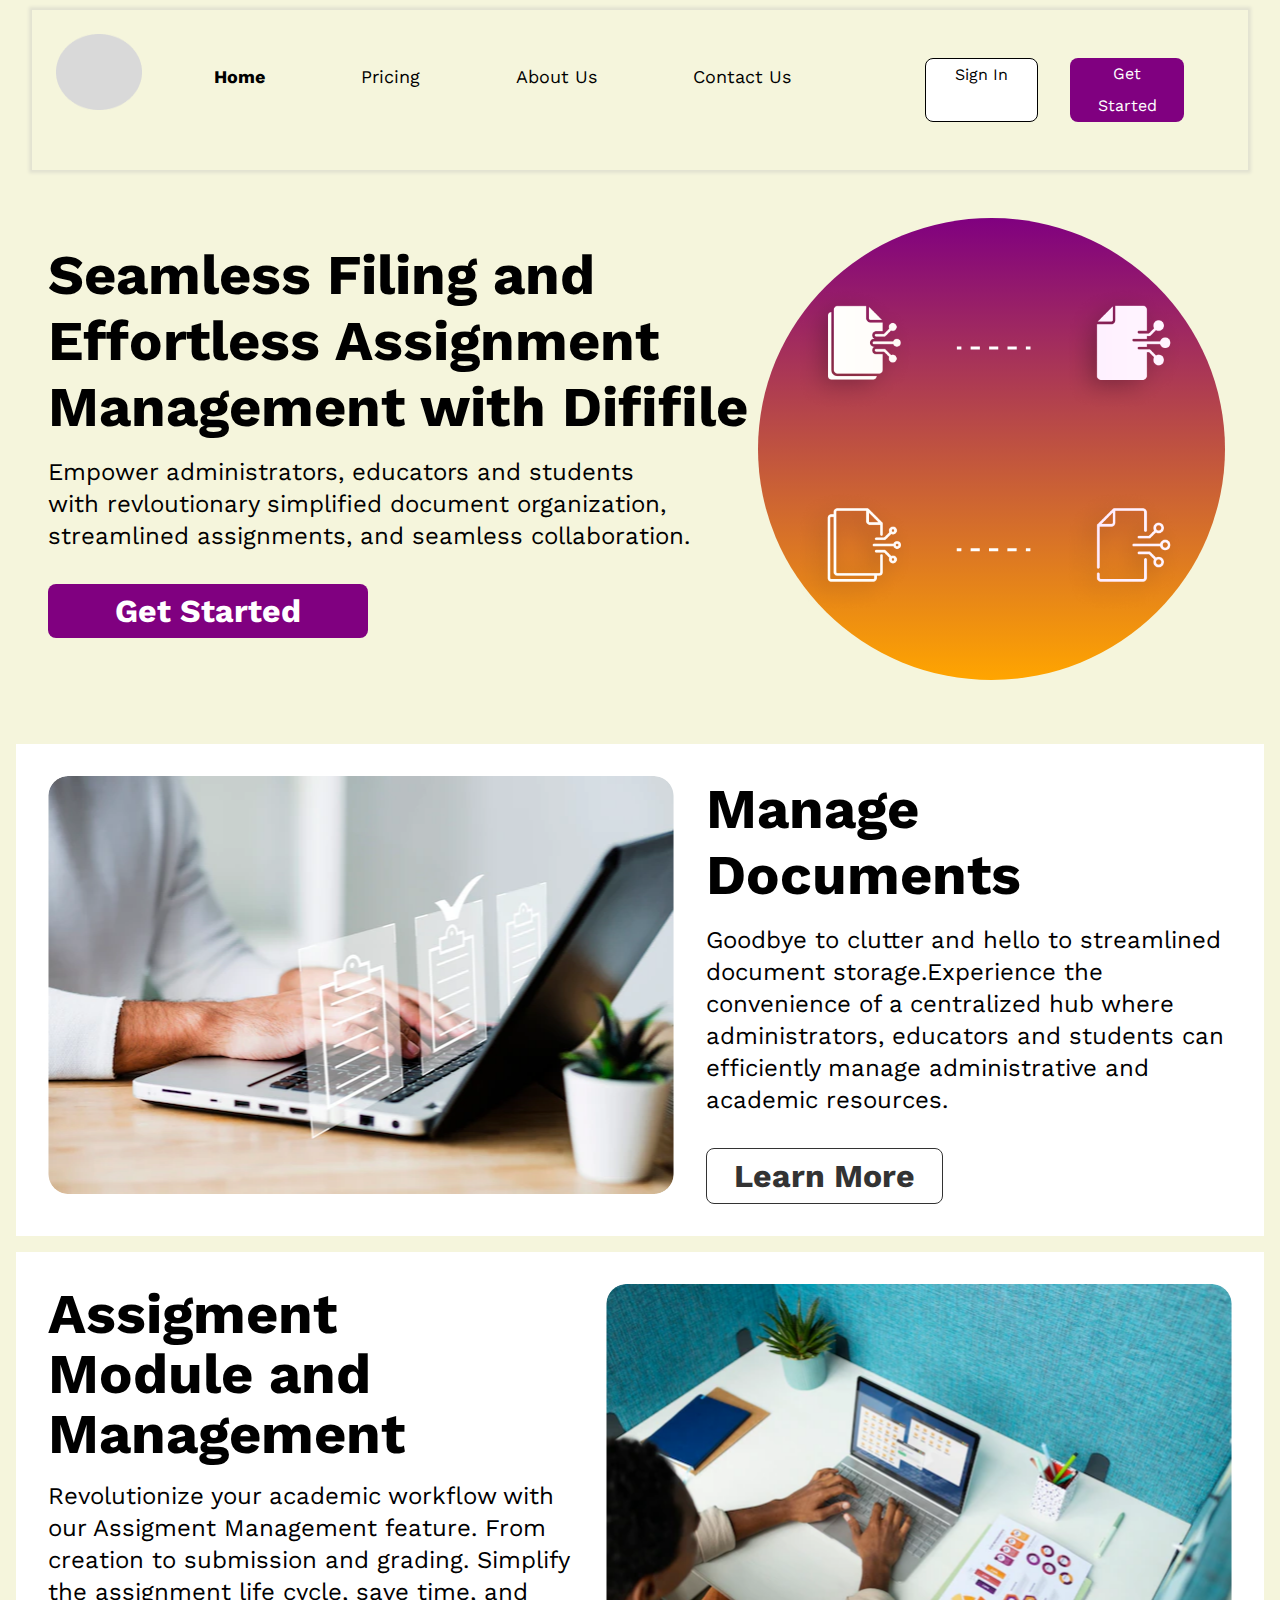
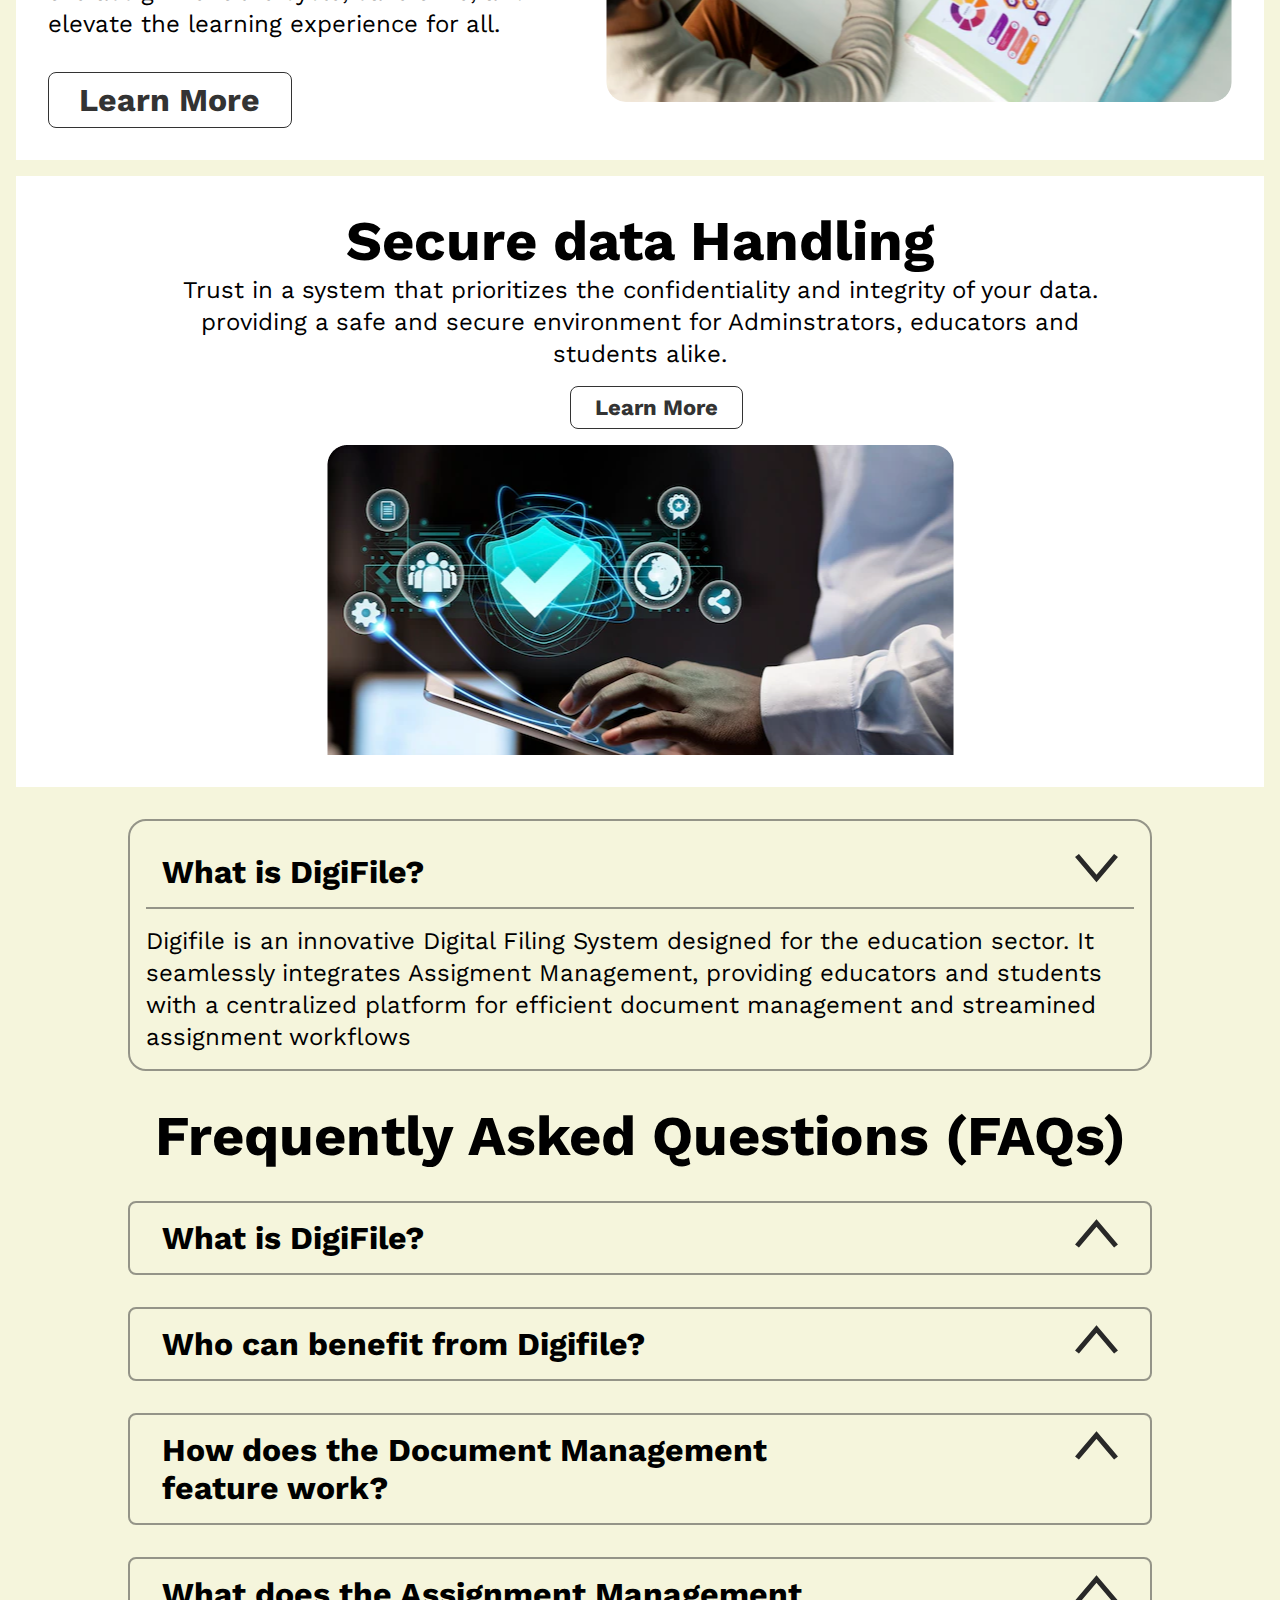
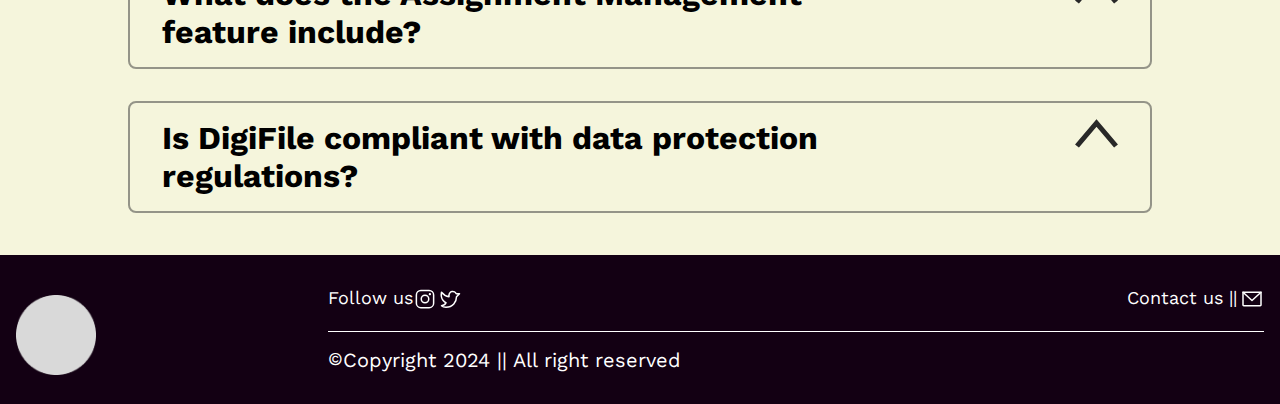
==== commit 80e11f20: "Add files via upload" ====
--- a/index.html
+++ b/index.html
@@ -234,7 +234,7 @@
                 </div>
             </div>
                 <div class="copyright">
-                    &copy; <p>Copyright 2024 || Designed by <a href="github.com/wasiusamad123"></a>HayWhy Tech</a></p>
+                    &copy; <p>Copyright 2024 || All right reserved</p>
                 </div>
             </div>
             
--- a/css/index.css
+++ b/css/index.css
@@ -1,3 +1,4 @@
+@import url("https://fonts.googleapis.com/css2?family=Work+Sans&display=swap");
 * {
   box-shadow: border-box;
   padding: 0;
@@ -7,6 +8,7 @@
 body {
   padding: 0;
   margin: 0;
+  font-family: "Work Sans";
 }
 body .container {
   padding: 10px 0;
@@ -33,9 +35,10 @@
   flex-flow: row wrap;
   font-family: "Work Sans";
   color: black;
+  font-size: 18px;
 }
 body .container .navbar .page-list ul li {
-  padding: 2rem 4rem;
+  padding: 2rem 3rem;
   text-align: center;
 }
 body .container .navbar .page-list ul li a {
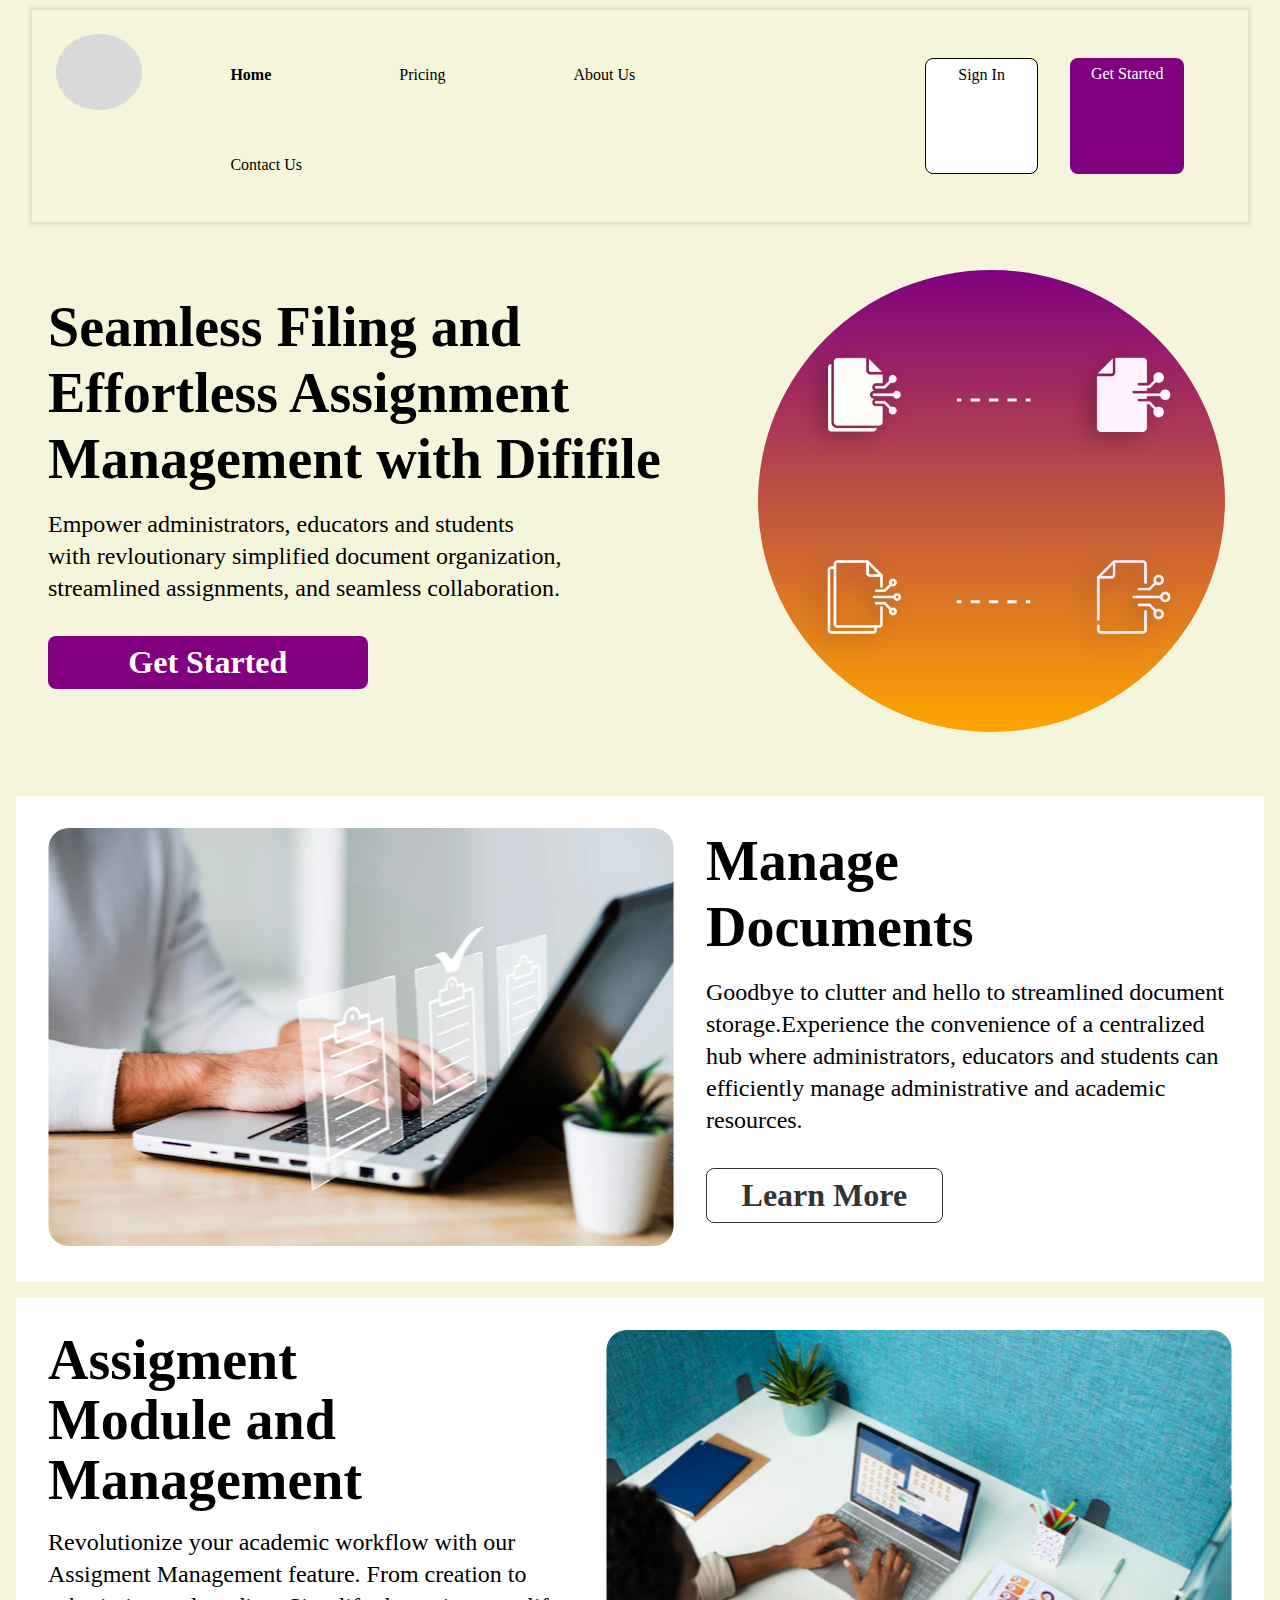
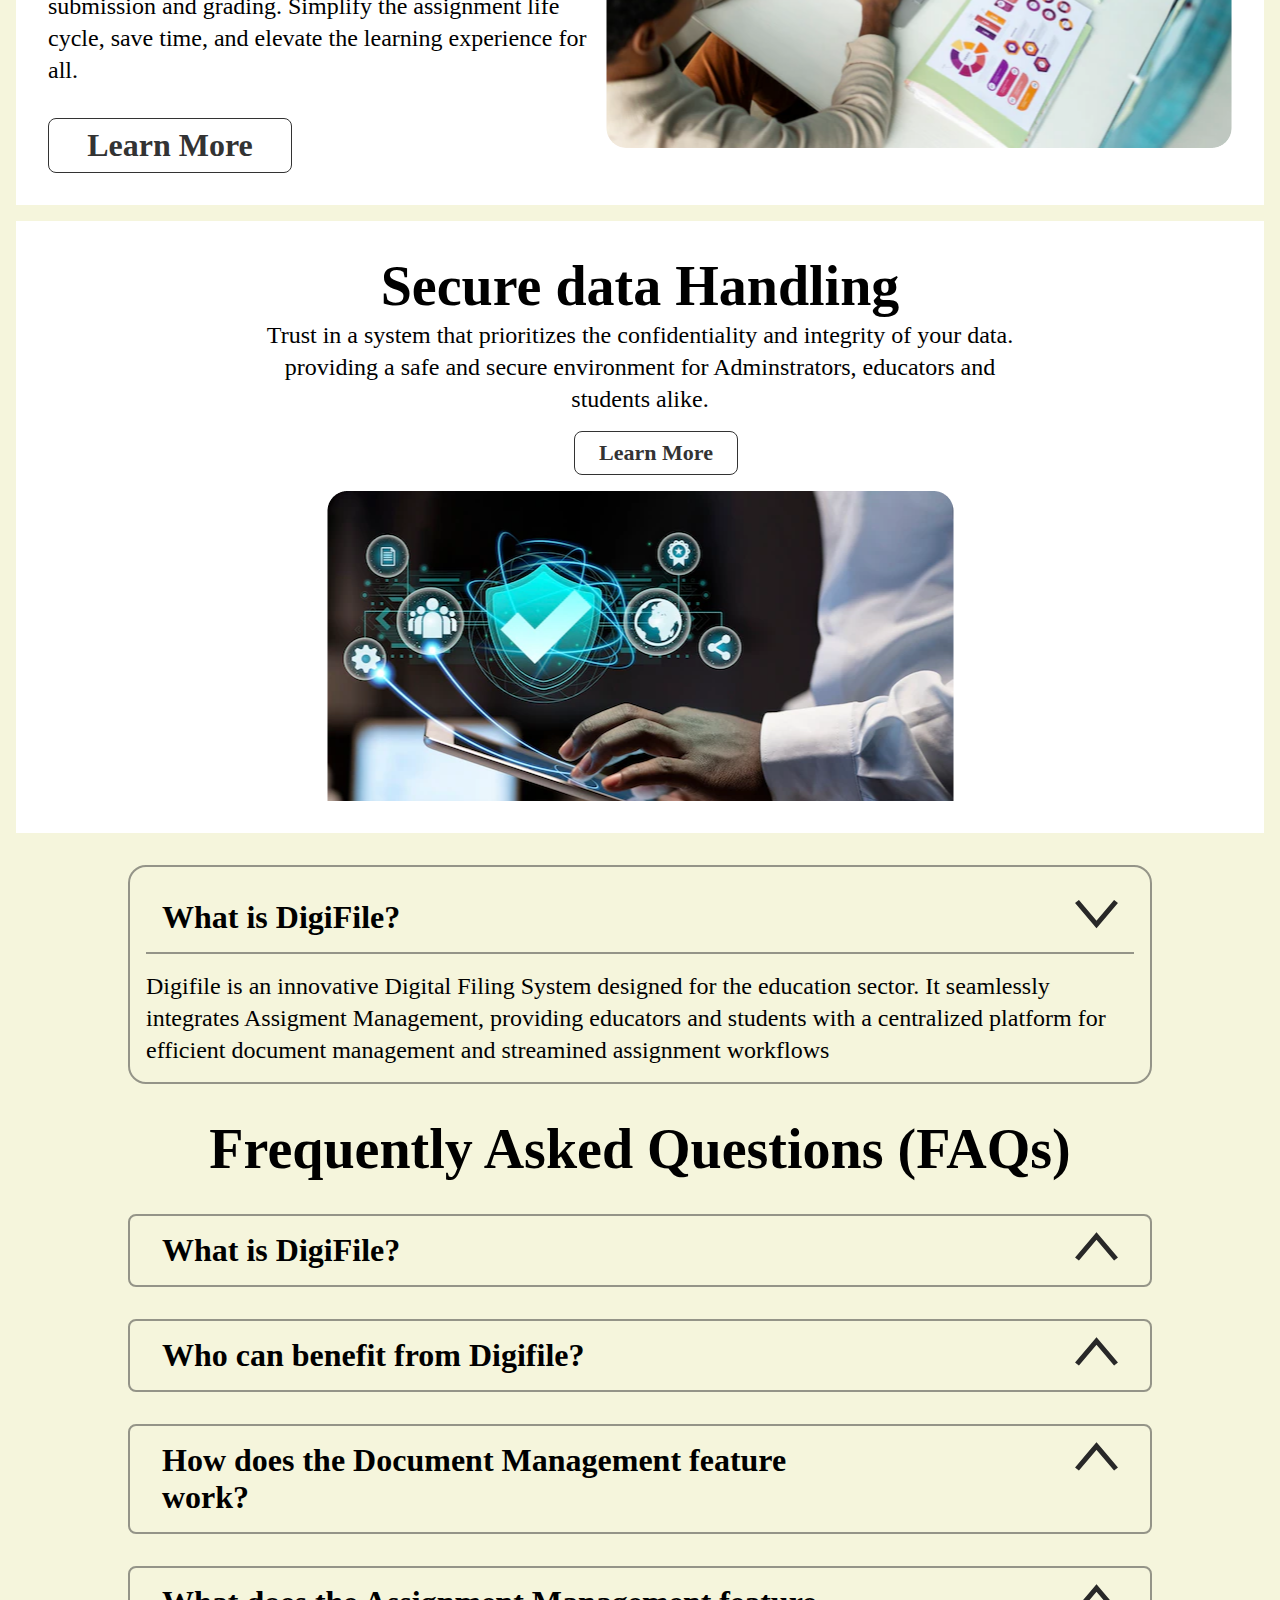
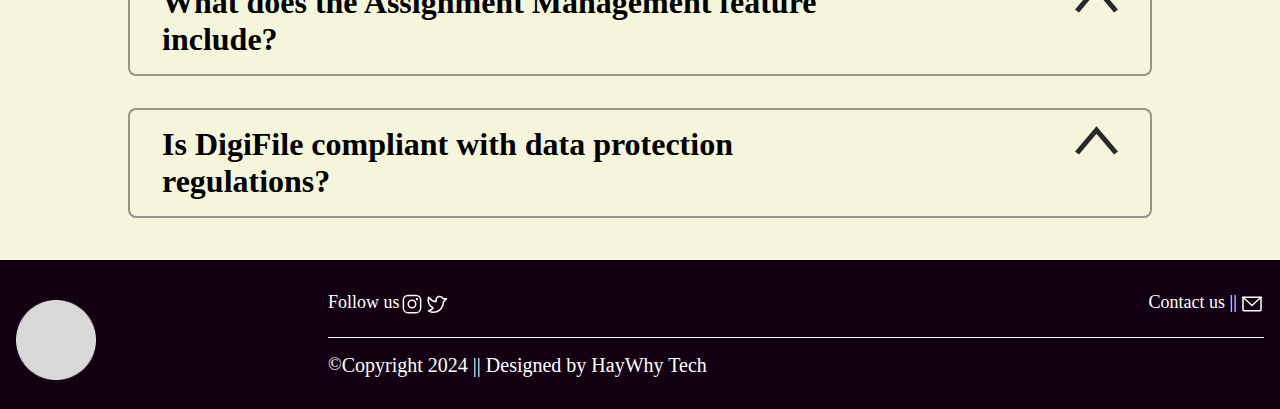
==== commit 2f9151a9: "Add files via upload" ====
--- a/index.html
+++ b/index.html
@@ -234,7 +234,7 @@
                 </div>
             </div>
                 <div class="copyright">
-                    &copy; <p>Copyright 2024 || All right reserved</p>
+                    &copy; <p>Copyright 2024 || Designed by <a href="github.com/wasiusamad123"></a>HayWhy Tech</a></p>
                 </div>
             </div>
             
--- a/css/index.css
+++ b/css/index.css
@@ -1,4 +1,3 @@
-@import url("https://fonts.googleapis.com/css2?family=Work+Sans&display=swap");
 * {
   box-shadow: border-box;
   padding: 0;
@@ -8,7 +7,6 @@
 body {
   padding: 0;
   margin: 0;
-  font-family: "Work Sans";
 }
 body .container {
   padding: 10px 0;
@@ -35,10 +33,9 @@
   flex-flow: row wrap;
   font-family: "Work Sans";
   color: black;
-  font-size: 18px;
 }
 body .container .navbar .page-list ul li {
-  padding: 2rem 3rem;
+  padding: 2rem 4rem;
   text-align: center;
 }
 body .container .navbar .page-list ul li a {
@@ -846,4 +843,4 @@
 body footer .dg-footer .dgsocial-media .copyright p {
   padding: 0;
   font-size: 20px;
-}/*# sourceMappingURL=index.css.map */+}